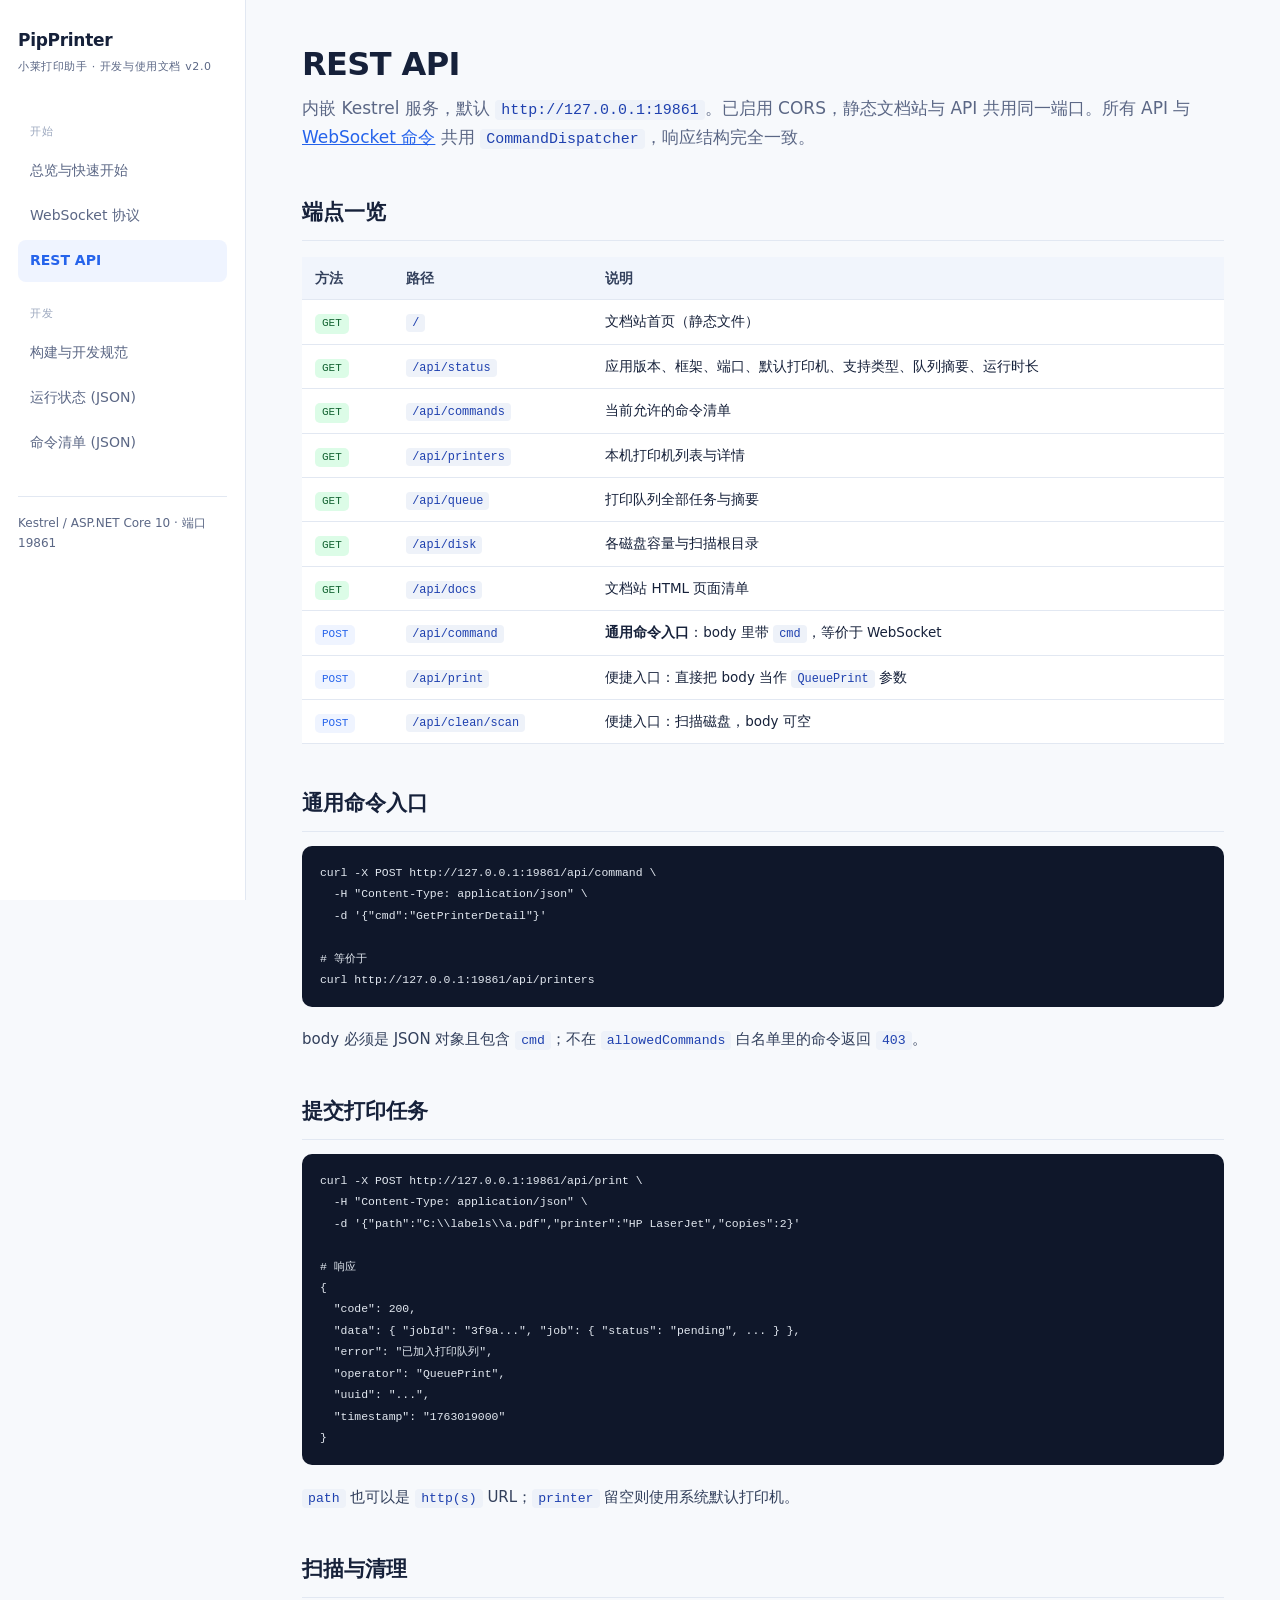
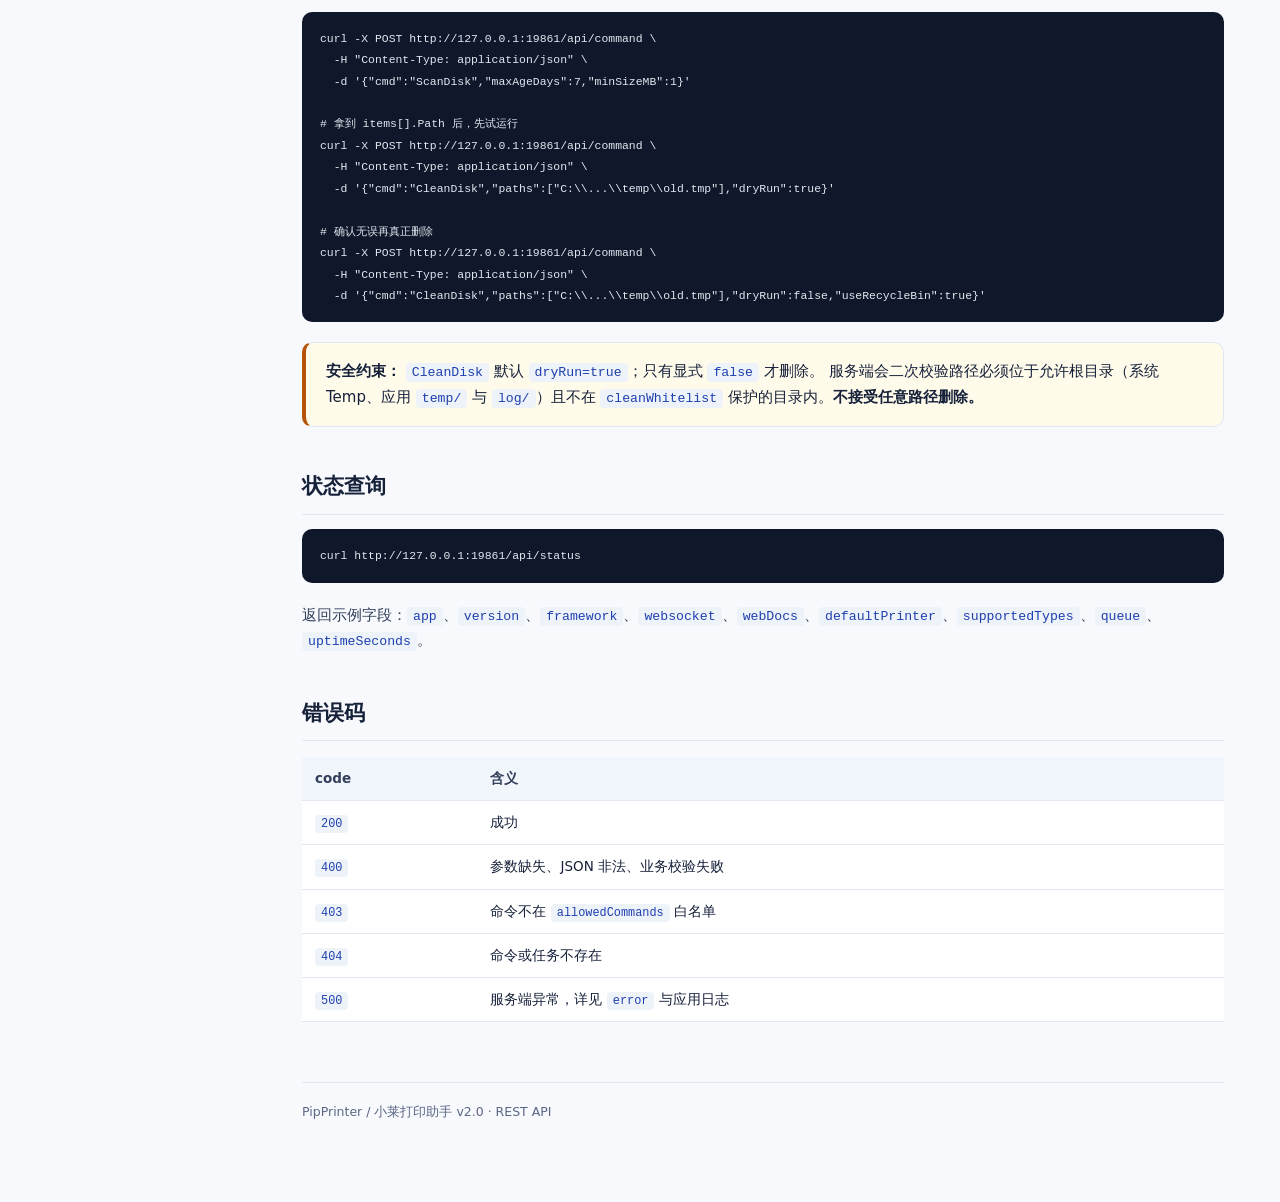
==== docs/web/api.html @ 725d6e01 "feat(printer-desktop-enhancement): PipPrinter/小莱打印助手 — .NET 10 LTS 升级与托盘全套功能 - 品牌定名 PipPrinter / 小莱打" ====
<!doctype html>
<html lang="zh-CN">
<head>
<meta charset="utf-8">
<meta name="viewport" content="width=device-width,initial-scale=1">
<title>REST API · PipPrinter</title>
<link rel="stylesheet" href="styles.css">
</head>
<body>
<div class="layout">
<aside class="sidebar">
  <div class="brand">PipPrinter<small>小莱打印助手 · 开发与使用文档 v2.0</small></div>
  <nav class="nav">
    <div class="group">开始</div>
    <a href="index.html">总览与快速开始</a>
    <a href="ws.html">WebSocket 协议</a>
    <a class="active" href="api.html">REST API</a>
    <div class="group">开发</div>
    <a href="dev.html">构建与开发规范</a>
    <a href="/api/status">运行状态 (JSON)</a>
    <a href="/api/commands">命令清单 (JSON)</a>
  </nav>
  <div class="sidefoot">Kestrel / ASP.NET Core 10 · 端口 19861</div>
</aside>

<main class="main">
  <h1>REST API</h1>
  <p class="lead">内嵌 Kestrel 服务，默认 <code>http://127.0.0.1:19861</code>。已启用 CORS，静态文档站与 API 共用同一端口。所有 API 与 <a href="ws.html">WebSocket 命令</a> 共用 <code>CommandDispatcher</code>，响应结构完全一致。</p>

  <h2>端点一览</h2>
  <table>
    <thead><tr><th>方法</th><th>路径</th><th>说明</th></tr></thead>
    <tbody>
      <tr><td><span class="badge ok">GET</span></td><td><code>/</code></td><td>文档站首页（静态文件）</td></tr>
      <tr><td><span class="badge ok">GET</span></td><td><code>/api/status</code></td><td>应用版本、框架、端口、默认打印机、支持类型、队列摘要、运行时长</td></tr>
      <tr><td><span class="badge ok">GET</span></td><td><code>/api/commands</code></td><td>当前允许的命令清单</td></tr>
      <tr><td><span class="badge ok">GET</span></td><td><code>/api/printers</code></td><td>本机打印机列表与详情</td></tr>
      <tr><td><span class="badge ok">GET</span></td><td><code>/api/queue</code></td><td>打印队列全部任务与摘要</td></tr>
      <tr><td><span class="badge ok">GET</span></td><td><code>/api/disk</code></td><td>各磁盘容量与扫描根目录</td></tr>
      <tr><td><span class="badge ok">GET</span></td><td><code>/api/docs</code></td><td>文档站 HTML 页面清单</td></tr>
      <tr><td><span class="badge">POST</span></td><td><code>/api/command</code></td><td><strong>通用命令入口</strong>：body 里带 <code>cmd</code>，等价于 WebSocket</td></tr>
      <tr><td><span class="badge">POST</span></td><td><code>/api/print</code></td><td>便捷入口：直接把 body 当作 <code>QueuePrint</code> 参数</td></tr>
      <tr><td><span class="badge">POST</span></td><td><code>/api/clean/scan</code></td><td>便捷入口：扫描磁盘，body 可空</td></tr>
    </tbody>
  </table>

  <h2>通用命令入口</h2>
  <pre><code>curl -X POST http://127.0.0.1:19861/api/command \
  -H "Content-Type: application/json" \
  -d '{"cmd":"GetPrinterDetail"}'

# 等价于
curl http://127.0.0.1:19861/api/printers</code></pre>
  <p>body 必须是 JSON 对象且包含 <code>cmd</code>；不在 <code>allowedCommands</code> 白名单里的命令返回 <code>403</code>。</p>

  <h2>提交打印任务</h2>
  <pre><code>curl -X POST http://127.0.0.1:19861/api/print \
  -H "Content-Type: application/json" \
  -d '{"path":"C:\\labels\\a.pdf","printer":"HP LaserJet","copies":2}'

# 响应
{
  "code": 200,
  "data": { "jobId": "3f9a...", "job": { "status": "pending", ... } },
  "error": "已加入打印队列",
  "operator": "QueuePrint",
  "uuid": "...",
  "timestamp": "1763019000"
}</code></pre>
  <p><code>path</code> 也可以是 <code>http(s)</code> URL；<code>printer</code> 留空则使用系统默认打印机。</p>

  <h2>扫描与清理</h2>
  <pre><code>curl -X POST http://127.0.0.1:19861/api/command \
  -H "Content-Type: application/json" \
  -d '{"cmd":"ScanDisk","maxAgeDays":7,"minSizeMB":1}'

# 拿到 items[].Path 后，先试运行
curl -X POST http://127.0.0.1:19861/api/command \
  -H "Content-Type: application/json" \
  -d '{"cmd":"CleanDisk","paths":["C:\\...\\temp\\old.tmp"],"dryRun":true}'

# 确认无误再真正删除
curl -X POST http://127.0.0.1:19861/api/command \
  -H "Content-Type: application/json" \
  -d '{"cmd":"CleanDisk","paths":["C:\\...\\temp\\old.tmp"],"dryRun":false,"useRecycleBin":true}'</code></pre>

  <div class="warn">
    <strong>安全约束：</strong> <code>CleanDisk</code> 默认 <code>dryRun=true</code>；只有显式 <code>false</code> 才删除。
    服务端会二次校验路径必须位于允许根目录（系统 Temp、应用 <code>temp/</code> 与 <code>log/</code>）且不在
    <code>cleanWhitelist</code> 保护的目录内。<strong>不接受任意路径删除。</strong>
  </div>

  <h2>状态查询</h2>
  <pre><code>curl http://127.0.0.1:19861/api/status</code></pre>
  <p>返回示例字段：<code>app</code>、<code>version</code>、<code>framework</code>、<code>websocket</code>、<code>webDocs</code>、<code>defaultPrinter</code>、<code>supportedTypes</code>、<code>queue</code>、<code>uptimeSeconds</code>。</p>

  <h2>错误码</h2>
  <table>
    <thead><tr><th>code</th><th>含义</th></tr></thead>
    <tbody>
      <tr><td><code>200</code></td><td>成功</td></tr>
      <tr><td><code>400</code></td><td>参数缺失、JSON 非法、业务校验失败</td></tr>
      <tr><td><code>403</code></td><td>命令不在 <code>allowedCommands</code> 白名单</td></tr>
      <tr><td><code>404</code></td><td>命令或任务不存在</td></tr>
      <tr><td><code>500</code></td><td>服务端异常，详见 <code>error</code> 与应用日志</td></tr>
    </tbody>
  </table>

  <div class="footer">PipPrinter / 小莱打印助手 v2.0 · REST API</div>
</main>
</div>
</body>
</html>
---- docs/web/styles.css ----
:root {
  --bg: #f7f9fc;
  --surface: #ffffff;
  --ink: #16213a;
  --muted: #5b6785;
  --line: #e2e8f2;
  --accent: #2563eb;
  --accent-soft: #eff4ff;
  --code-bg: #0f172a;
  --code-ink: #e2e8f0;
  --ok: #166534;
  --warn: #b45309;
  --radius: 10px;
  --mono: "Cascadia Code", "JetBrains Mono", Consolas, "Courier New", monospace;
  --sans: "Microsoft YaHei", "Segoe UI", system-ui, -apple-system, sans-serif;
}

* { box-sizing: border-box; }
html { scroll-behavior: smooth; }
body {
  margin: 0; background: var(--bg); color: var(--ink);
  font: 15px/1.7 var(--sans);
}

.layout { display: flex; min-height: 100vh; }
.sidebar {
  width: 246px; flex: 0 0 246px; background: var(--surface);
  border-right: 1px solid var(--line); padding: 26px 18px;
  position: sticky; top: 0; height: 100vh; overflow-y: auto;
}
.brand { font-size: 17px; font-weight: 700; letter-spacing: -.3px; }
.brand small { display: block; font-size: 11px; font-weight: 500; color: var(--muted); letter-spacing: .6px; margin-top: 3px; }
.nav { margin-top: 26px; display: flex; flex-direction: column; gap: 3px; }
.nav a {
  display: block; padding: 9px 12px; border-radius: 8px;
  color: var(--muted); text-decoration: none; font-size: 14px;
}
.nav a:hover { background: var(--accent-soft); color: var(--accent); }
.nav a.active { background: var(--accent-soft); color: var(--accent); font-weight: 600; }
.nav .group { font-size: 11px; text-transform: uppercase; letter-spacing: 1px; color: #9aa6bd; margin: 20px 0 6px 12px; }
.sidefoot { margin-top: 32px; padding-top: 16px; border-top: 1px solid var(--line); font-size: 12px; color: var(--muted); }

.main { flex: 1; padding: 44px 56px 80px; max-width: 1080px; }
h1 { font-size: 32px; line-height: 1.25; margin: 0 0 10px; letter-spacing: -.6px; }
h2 { font-size: 21px; margin: 42px 0 14px; padding-bottom: 9px; border-bottom: 1px solid var(--line); }
h3 { font-size: 16px; margin: 26px 0 8px; }
p { margin: 10px 0; color: #33405c; }
.lead { font-size: 17px; color: var(--muted); margin-bottom: 28px; }
code { font-family: var(--mono); font-size: .88em; background: #eef2f9; padding: 2px 6px; border-radius: 4px; color: #1e40af; }
pre {
  background: var(--code-bg); color: var(--code-ink); padding: 16px 18px;
  border-radius: var(--radius); overflow-x: auto; font: 13px/1.65 var(--mono); margin: 14px 0 20px;
}
pre code { background: none; padding: 0; color: inherit; }
a { color: var(--accent); }

.card, .note, .warn {
  background: var(--surface); border: 1px solid var(--line);
  border-radius: var(--radius); padding: 16px 20px; margin: 16px 0;
}
.note { border-left: 4px solid var(--accent); background: var(--accent-soft); }
.warn { border-left: 4px solid var(--warn); background: #fffbeb; }
.grid { display: grid; grid-template-columns: repeat(auto-fit, minmax(250px, 1fr)); gap: 14px; margin: 20px 0; }
.grid .card { margin: 0; }
.grid .card h3 { margin: 0 0 6px; font-size: 15px; }
.grid .card p { margin: 0; font-size: 13.5px; color: var(--muted); }

table { width: 100%; border-collapse: collapse; margin: 16px 0 26px; background: var(--surface); font-size: 13.5px; }
th, td { text-align: left; padding: 10px 13px; border-bottom: 1px solid var(--line); vertical-align: top; }
th { background: #f1f5fc; font-weight: 600; color: #33405c; }
tr:hover td { background: #fafcff; }
td code { white-space: nowrap; }

.badge {
  display: inline-block; font: 11px/1.4 var(--mono); padding: 2px 7px;
  border-radius: 5px; background: var(--accent-soft); color: var(--accent);
}
.badge.ok { background: #dcfce7; color: var(--ok); }
.badge.warn { background: #fef3c7; color: var(--warn); }
.pill { display: inline-block; background: var(--surface); border: 1px solid var(--line); border-radius: 999px; padding: 4px 12px; margin: 0 6px 6px 0; font: 12px var(--mono); }

.steps { counter-reset: step; list-style: none; padding: 0; margin: 20px 0; }
.steps li { position: relative; padding: 12px 16px 12px 52px; background: var(--surface); border: 1px solid var(--line); border-radius: var(--radius); margin-bottom: 10px; }
.steps li::before {
  counter-increment: step; content: counter(step); position: absolute; left: 14px; top: 12px;
  width: 24px; height: 24px; border-radius: 50%; background: var(--accent); color: #fff;
  font: 12px/24px var(--mono); text-align: center;
}
.tree { background: var(--surface); border: 1px solid var(--line); border-radius: var(--radius); padding: 18px 20px; font: 13px/1.75 var(--mono); white-space: pre; overflow-x: auto; }
.footer { margin-top: 60px; padding-top: 18px; border-top: 1px solid var(--line); color: var(--muted); font-size: 12.5px; }

@media (max-width: 820px) {
  .layout { flex-direction: column; }
  .sidebar { width: 100%; height: auto; position: static; flex: none; border-right: none; border-bottom: 1px solid var(--line); }
  .nav { flex-direction: row; flex-wrap: wrap; margin-top: 14px; }
  .nav .group, .sidefoot { display: none; }
  .main { padding: 26px 20px 60px; }
}

@media (prefers-color-scheme: dark) {
  :root { --bg:#0d1424; --surface:#131d31; --ink:#e8eefb; --muted:#95a3bf; --line:#26344d;
          --accent:#7aa5ff; --accent-soft:#18263f; --code-bg:#080d18; --code-ink:#dbe6fb; }
  p { color: #c4cfe4; }
  th { background:#182338; color:#c4cfe4; }
  tr:hover td { background:#182338; }
  code { background:#1c2940; color:#a8c5ff; }
  .grid .card p { color: var(--muted); }
  .note { background: var(--accent-soft); }
  .warn { background:#33280f; }
  .tree, .steps li { background: var(--surface); }
}
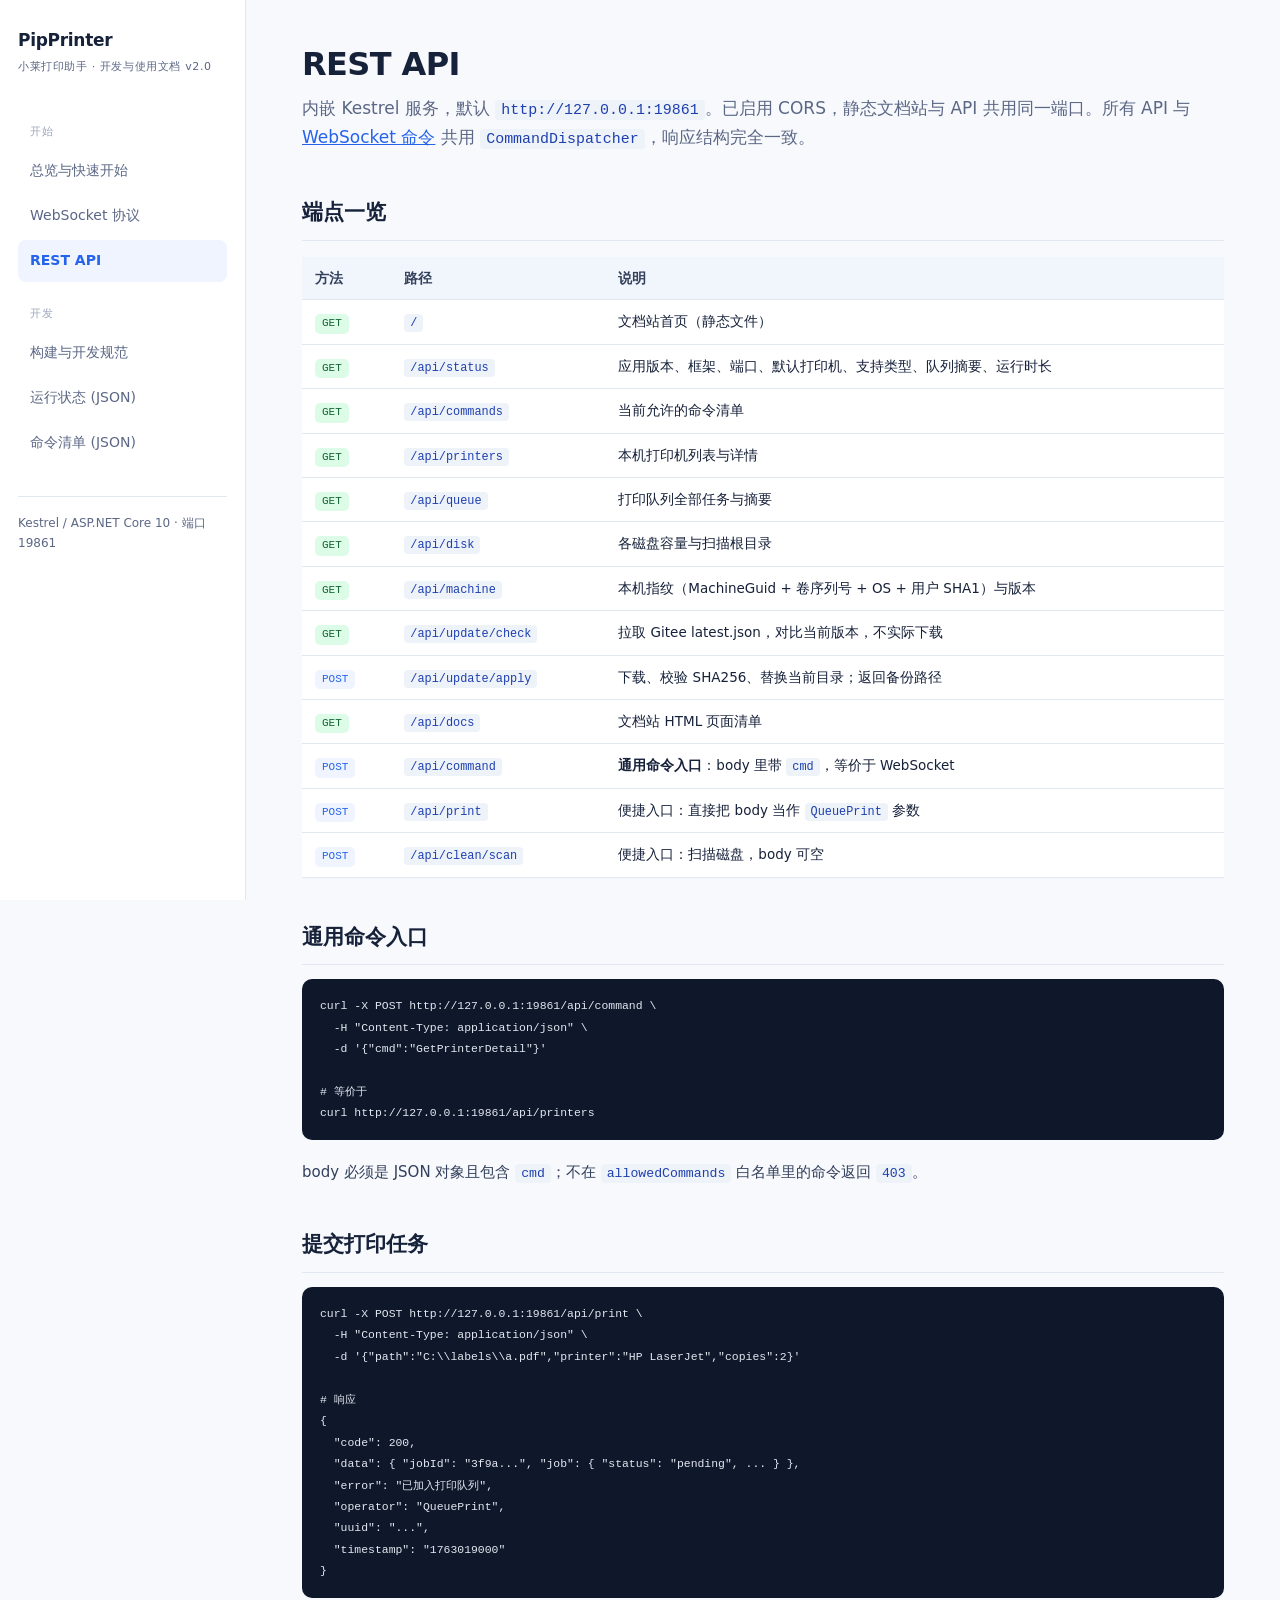
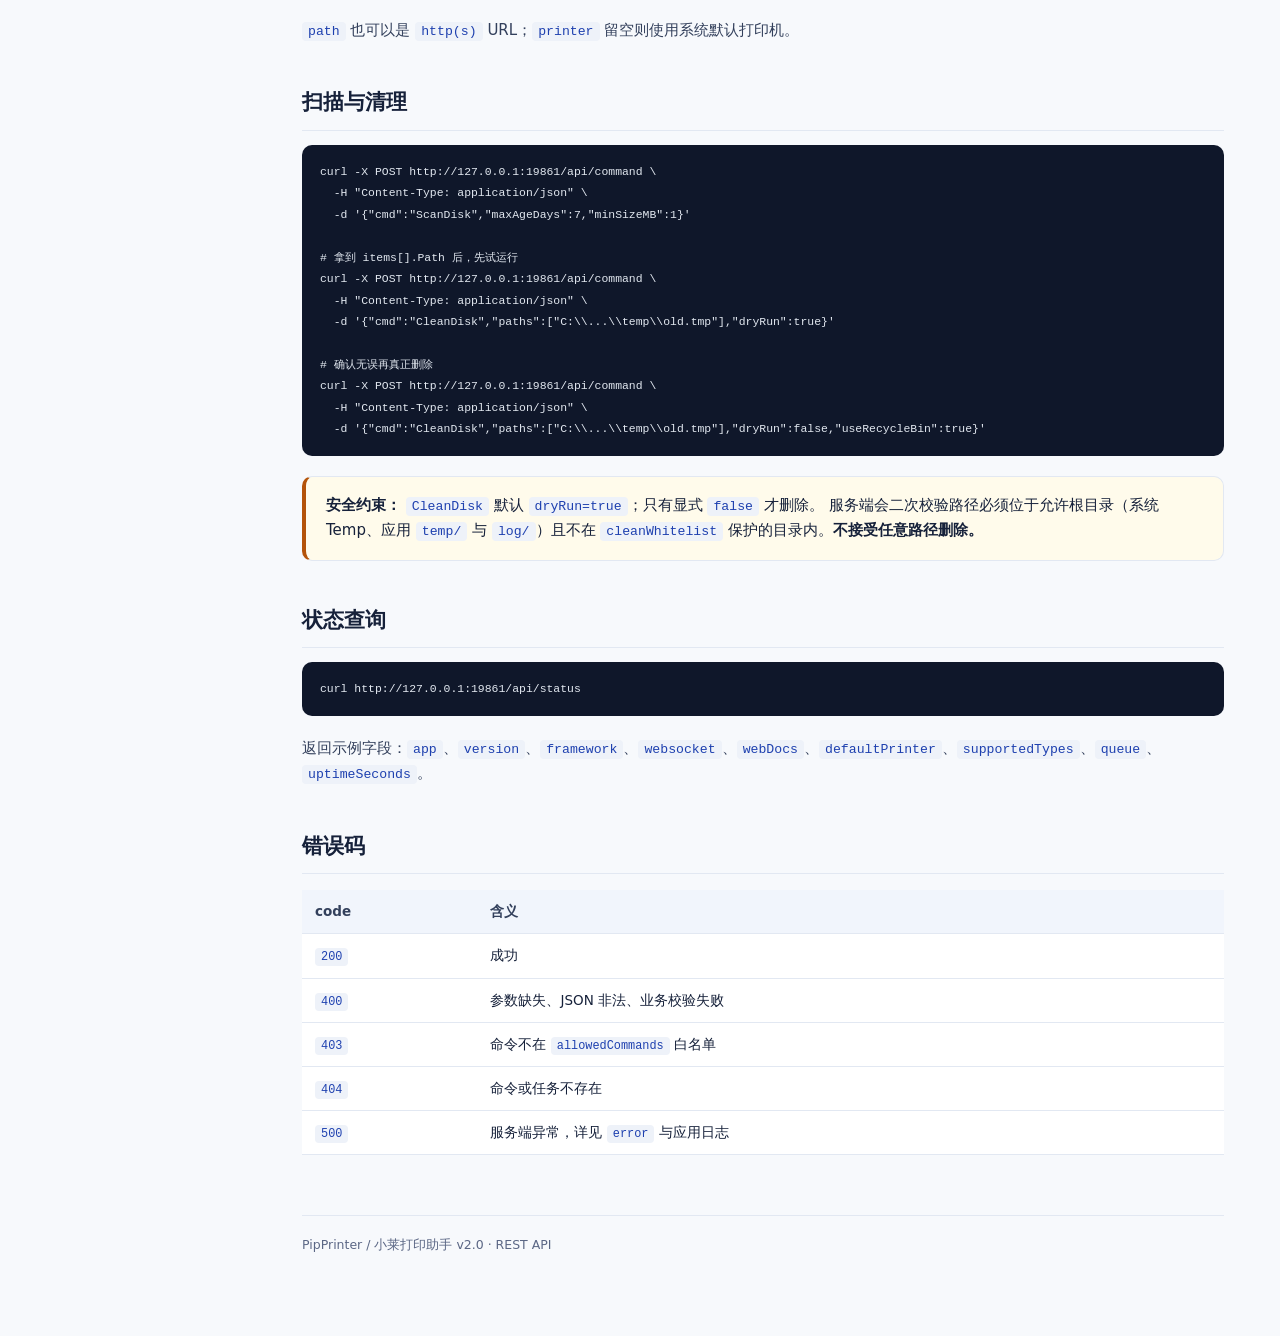
==== commit db66f1ce: "feat(gitee-release): Gitee 远程 + 发布流水线 + 自动更新 + 本机指纹 - 新增 Services/UpdateService.cs：拉取 Gitee latest.j" ====
--- a/docs/web/api.html
+++ b/docs/web/api.html
@@ -37,6 +37,9 @@
       <tr><td><span class="badge ok">GET</span></td><td><code>/api/printers</code></td><td>本机打印机列表与详情</td></tr>
       <tr><td><span class="badge ok">GET</span></td><td><code>/api/queue</code></td><td>打印队列全部任务与摘要</td></tr>
       <tr><td><span class="badge ok">GET</span></td><td><code>/api/disk</code></td><td>各磁盘容量与扫描根目录</td></tr>
+      <tr><td><span class="badge ok">GET</span></td><td><code>/api/machine</code></td><td>本机指纹（MachineGuid + 卷序列号 + OS + 用户 SHA1）与版本</td></tr>
+      <tr><td><span class="badge ok">GET</span></td><td><code>/api/update/check</code></td><td>拉取 Gitee latest.json，对比当前版本，不实际下载</td></tr>
+      <tr><td><span class="badge">POST</span></td><td><code>/api/update/apply</code></td><td>下载、校验 SHA256、替换当前目录；返回备份路径</td></tr>
       <tr><td><span class="badge ok">GET</span></td><td><code>/api/docs</code></td><td>文档站 HTML 页面清单</td></tr>
       <tr><td><span class="badge">POST</span></td><td><code>/api/command</code></td><td><strong>通用命令入口</strong>：body 里带 <code>cmd</code>，等价于 WebSocket</td></tr>
       <tr><td><span class="badge">POST</span></td><td><code>/api/print</code></td><td>便捷入口：直接把 body 当作 <code>QueuePrint</code> 参数</td></tr>
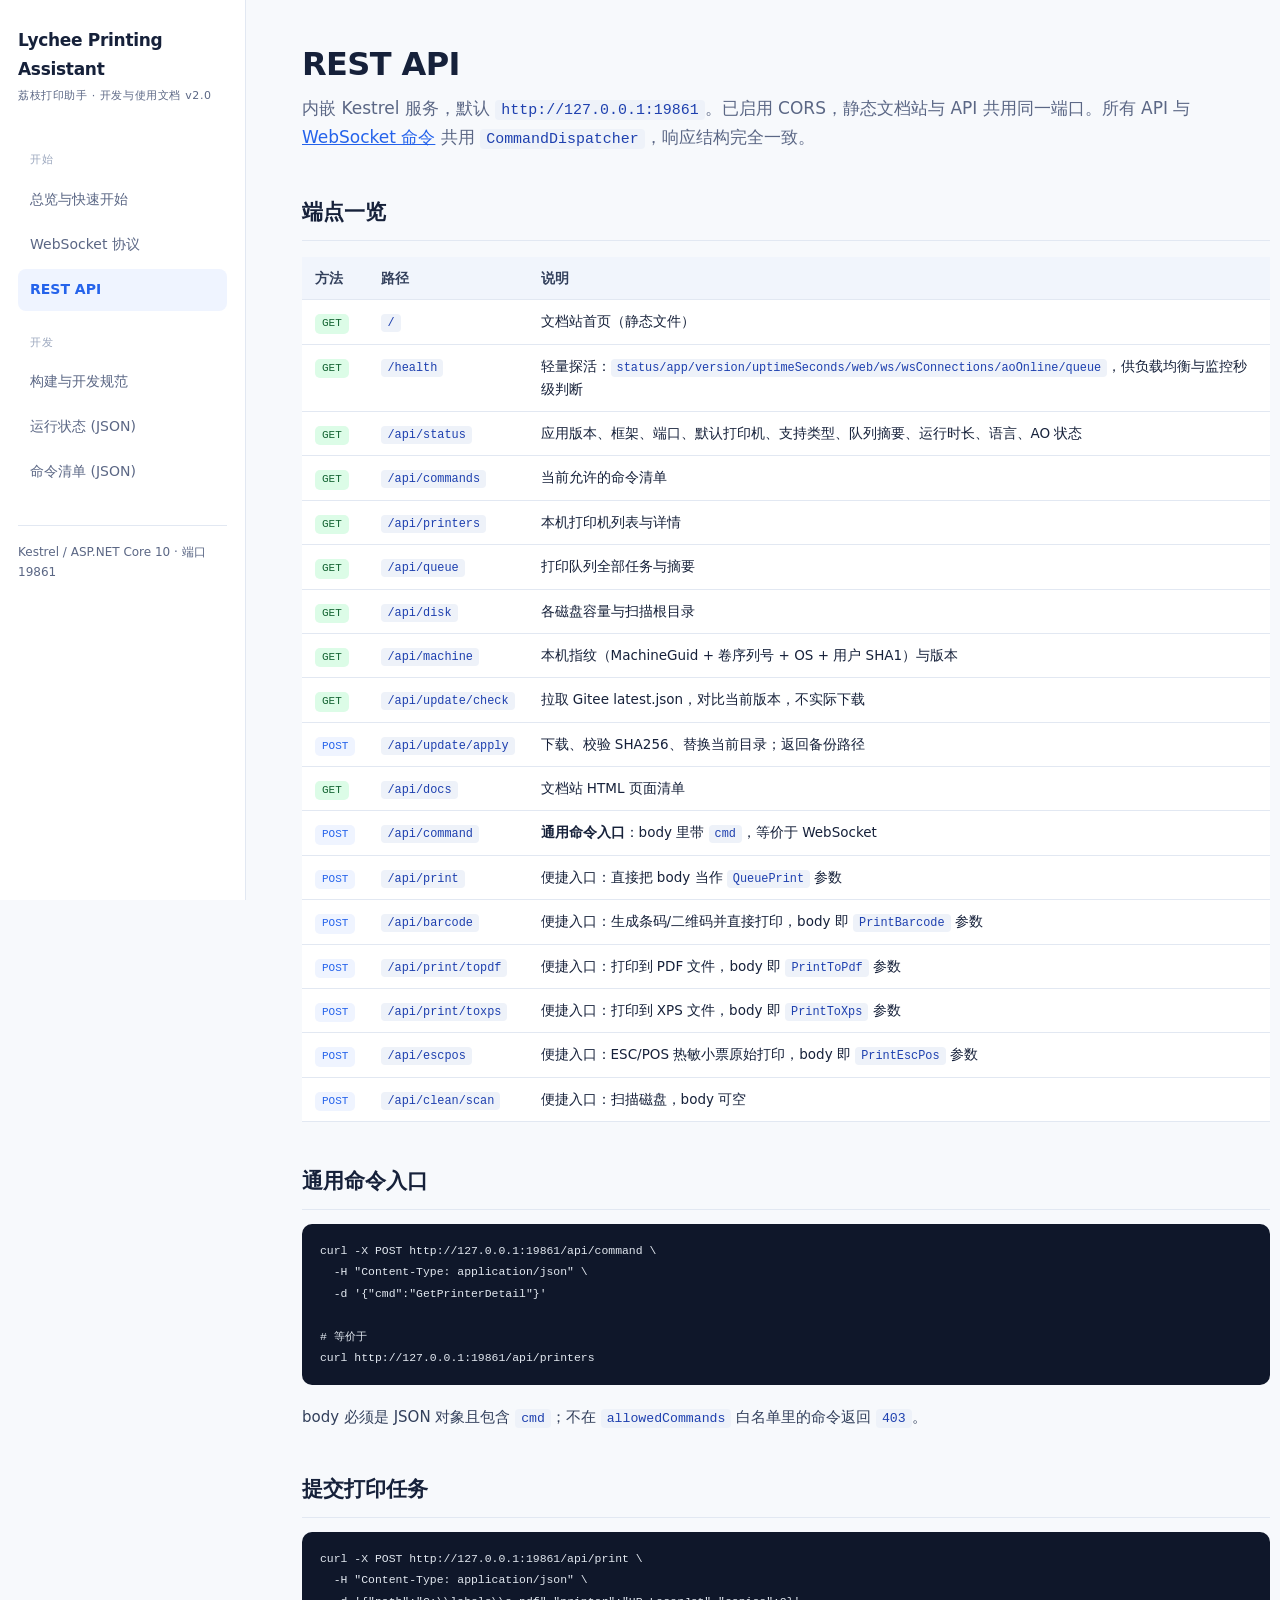
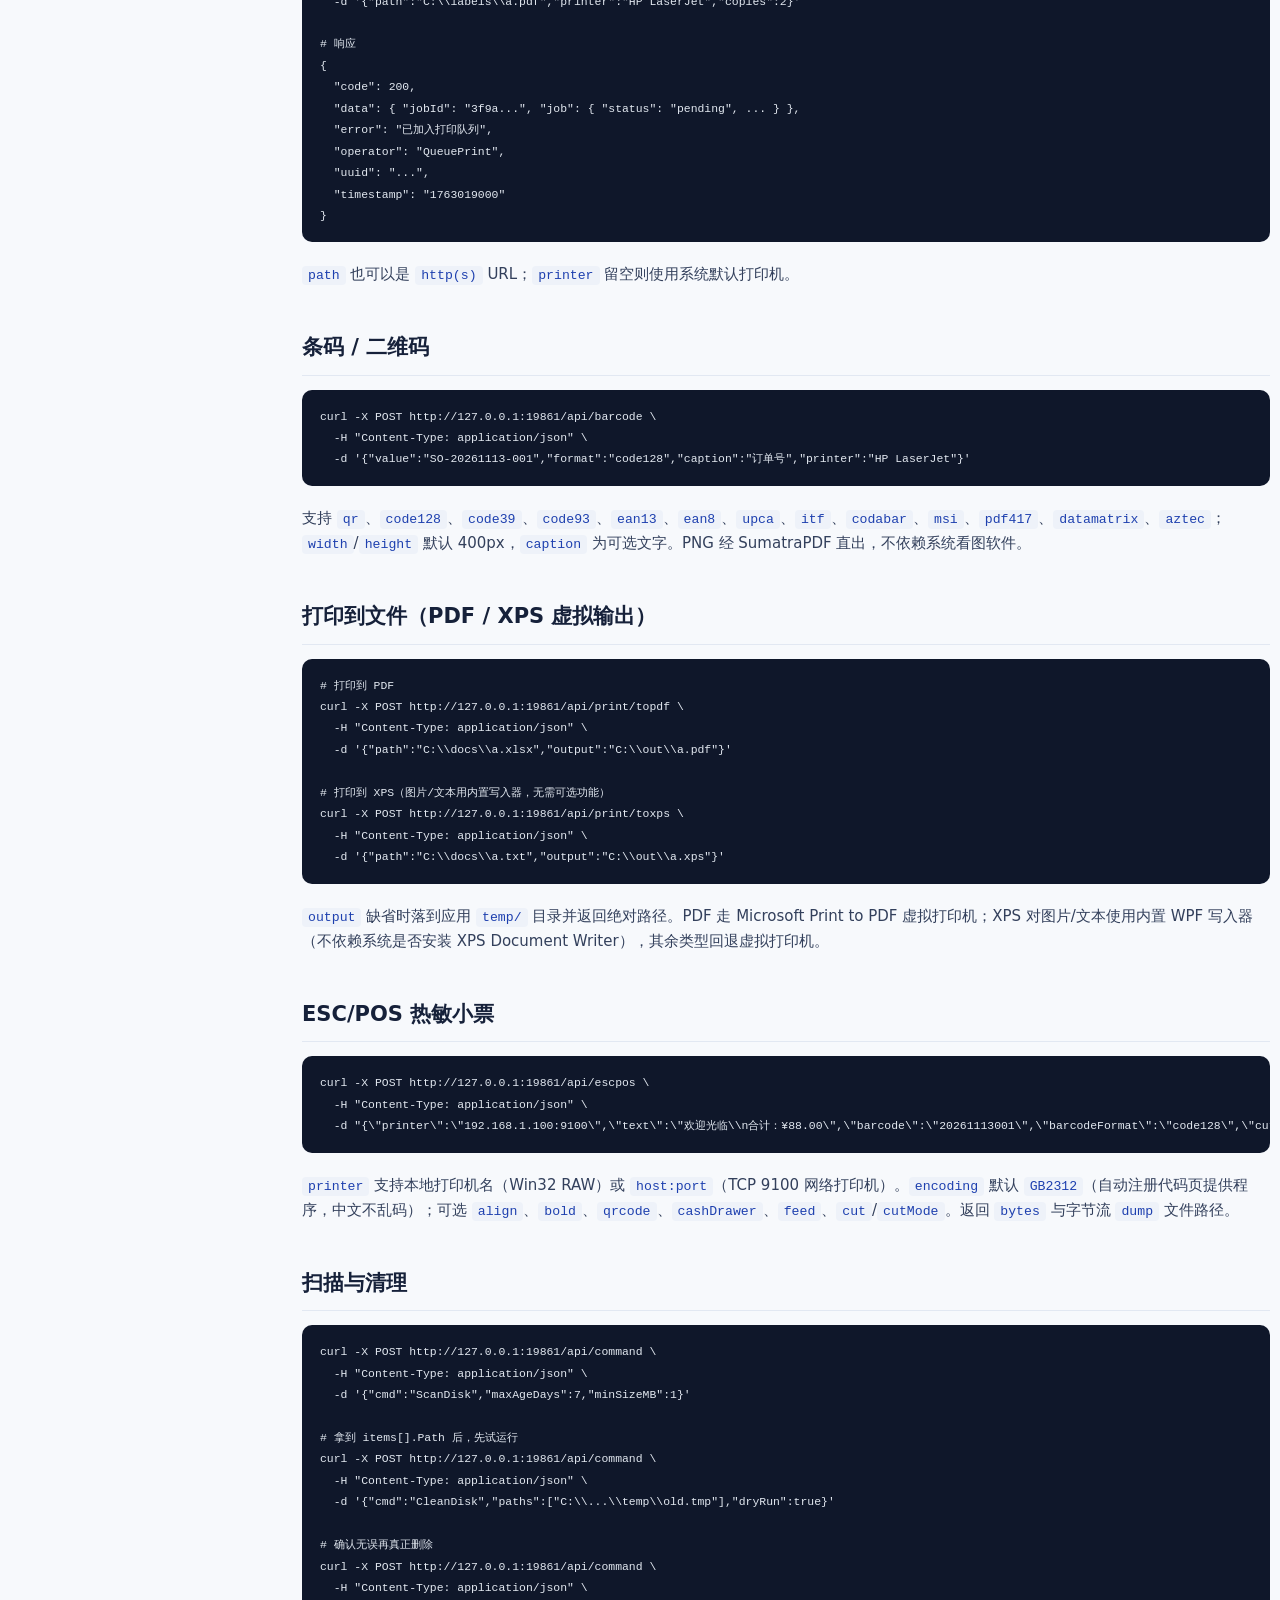
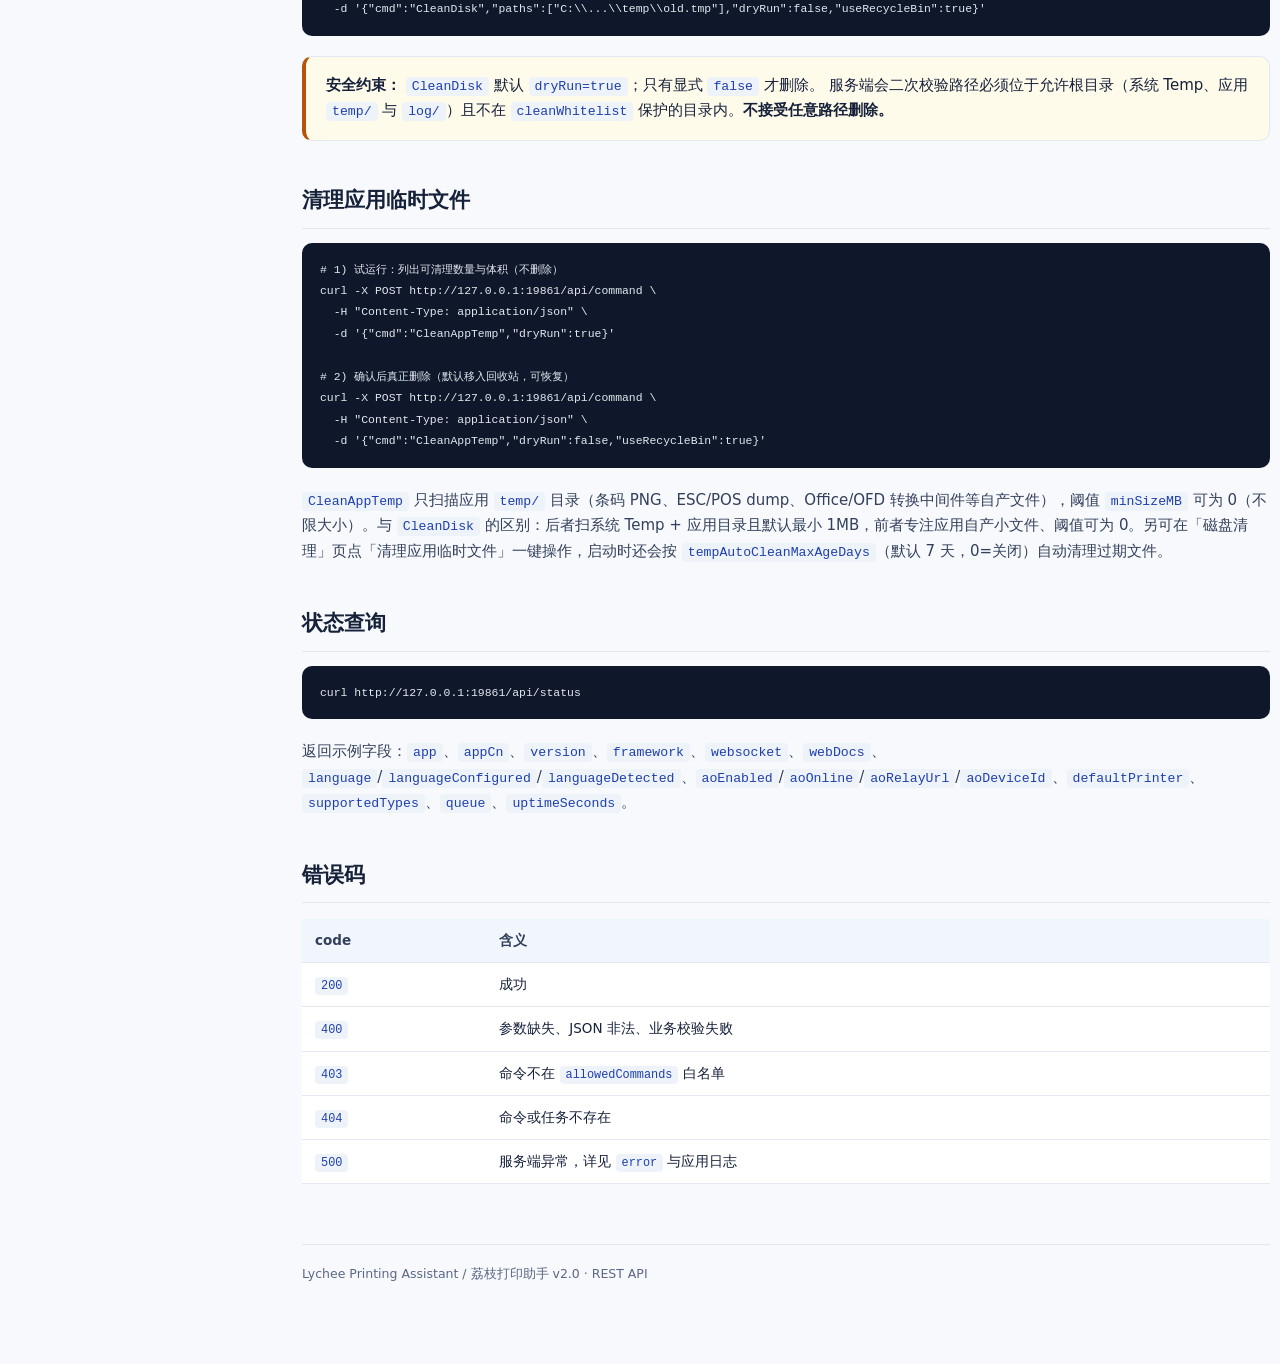
==== commit 76dcbbd3: "chore(release): v1.01.001 补丁版 —— 合并全部本地功能 + 升版本号 合并本地主分支所有未提交改动（38 文件 +1643/-294），并升版本号 1.01.000→1.0" ====
--- a/docs/web/api.html
+++ b/docs/web/api.html
@@ -3,13 +3,13 @@
 <head>
 <meta charset="utf-8">
 <meta name="viewport" content="width=device-width,initial-scale=1">
-<title>REST API · PipPrinter</title>
+<title>REST API · 荔枝打印助手</title>
 <link rel="stylesheet" href="styles.css">
 </head>
 <body>
 <div class="layout">
 <aside class="sidebar">
-  <div class="brand">PipPrinter<small>小莱打印助手 · 开发与使用文档 v2.0</small></div>
+  <div class="brand">Lychee Printing Assistant<small>荔枝打印助手 · 开发与使用文档 v2.0</small></div>
   <nav class="nav">
     <div class="group">开始</div>
     <a href="index.html">总览与快速开始</a>
@@ -32,7 +32,8 @@
     <thead><tr><th>方法</th><th>路径</th><th>说明</th></tr></thead>
     <tbody>
       <tr><td><span class="badge ok">GET</span></td><td><code>/</code></td><td>文档站首页（静态文件）</td></tr>
-      <tr><td><span class="badge ok">GET</span></td><td><code>/api/status</code></td><td>应用版本、框架、端口、默认打印机、支持类型、队列摘要、运行时长</td></tr>
+      <tr><td><span class="badge ok">GET</span></td><td><code>/health</code></td><td>轻量探活：<code>status/app/version/uptimeSeconds/web/ws/wsConnections/aoOnline/queue</code>，供负载均衡与监控秒级判断</td></tr>
+      <tr><td><span class="badge ok">GET</span></td><td><code>/api/status</code></td><td>应用版本、框架、端口、默认打印机、支持类型、队列摘要、运行时长、语言、AO 状态</td></tr>
       <tr><td><span class="badge ok">GET</span></td><td><code>/api/commands</code></td><td>当前允许的命令清单</td></tr>
       <tr><td><span class="badge ok">GET</span></td><td><code>/api/printers</code></td><td>本机打印机列表与详情</td></tr>
       <tr><td><span class="badge ok">GET</span></td><td><code>/api/queue</code></td><td>打印队列全部任务与摘要</td></tr>
@@ -43,6 +44,10 @@
       <tr><td><span class="badge ok">GET</span></td><td><code>/api/docs</code></td><td>文档站 HTML 页面清单</td></tr>
       <tr><td><span class="badge">POST</span></td><td><code>/api/command</code></td><td><strong>通用命令入口</strong>：body 里带 <code>cmd</code>，等价于 WebSocket</td></tr>
       <tr><td><span class="badge">POST</span></td><td><code>/api/print</code></td><td>便捷入口：直接把 body 当作 <code>QueuePrint</code> 参数</td></tr>
+      <tr><td><span class="badge">POST</span></td><td><code>/api/barcode</code></td><td>便捷入口：生成条码/二维码并直接打印，body 即 <code>PrintBarcode</code> 参数</td></tr>
+      <tr><td><span class="badge">POST</span></td><td><code>/api/print/topdf</code></td><td>便捷入口：打印到 PDF 文件，body 即 <code>PrintToPdf</code> 参数</td></tr>
+      <tr><td><span class="badge">POST</span></td><td><code>/api/print/toxps</code></td><td>便捷入口：打印到 XPS 文件，body 即 <code>PrintToXps</code> 参数</td></tr>
+      <tr><td><span class="badge">POST</span></td><td><code>/api/escpos</code></td><td>便捷入口：ESC/POS 热敏小票原始打印，body 即 <code>PrintEscPos</code> 参数</td></tr>
       <tr><td><span class="badge">POST</span></td><td><code>/api/clean/scan</code></td><td>便捷入口：扫描磁盘，body 可空</td></tr>
     </tbody>
   </table>
@@ -72,6 +77,30 @@
 }</code></pre>
   <p><code>path</code> 也可以是 <code>http(s)</code> URL；<code>printer</code> 留空则使用系统默认打印机。</p>
 
+  <h2>条码 / 二维码</h2>
+  <pre><code>curl -X POST http://127.0.0.1:19861/api/barcode \
+  -H "Content-Type: application/json" \
+  -d '{"value":"SO-20261113-001","format":"code128","caption":"订单号","printer":"HP LaserJet"}'</code></pre>
+  <p>支持 <code>qr</code>、<code>code128</code>、<code>code39</code>、<code>code93</code>、<code>ean13</code>、<code>ean8</code>、<code>upca</code>、<code>itf</code>、<code>codabar</code>、<code>msi</code>、<code>pdf417</code>、<code>datamatrix</code>、<code>aztec</code>；<code>width</code>/<code>height</code> 默认 400px，<code>caption</code> 为可选文字。PNG 经 SumatraPDF 直出，不依赖系统看图软件。</p>
+
+  <h2>打印到文件（PDF / XPS 虚拟输出）</h2>
+  <pre><code># 打印到 PDF
+curl -X POST http://127.0.0.1:19861/api/print/topdf \
+  -H "Content-Type: application/json" \
+  -d '{"path":"C:\\docs\\a.xlsx","output":"C:\\out\\a.pdf"}'
+
+# 打印到 XPS（图片/文本用内置写入器，无需可选功能）
+curl -X POST http://127.0.0.1:19861/api/print/toxps \
+  -H "Content-Type: application/json" \
+  -d '{"path":"C:\\docs\\a.txt","output":"C:\\out\\a.xps"}'</code></pre>
+  <p><code>output</code> 缺省时落到应用 <code>temp/</code> 目录并返回绝对路径。PDF 走 Microsoft Print to PDF 虚拟打印机；XPS 对图片/文本使用内置 WPF 写入器（不依赖系统是否安装 XPS Document Writer），其余类型回退虚拟打印机。</p>
+
+  <h2>ESC/POS 热敏小票</h2>
+  <pre><code>curl -X POST http://127.0.0.1:19861/api/escpos \
+  -H "Content-Type: application/json" \
+  -d "{\"printer\":\"192.168.1.100:9100\",\"text\":\"欢迎光临\\n合计：¥88.00\",\"barcode\":\"20261113001\",\"barcodeFormat\":\"code128\",\"cut\":true}"</code></pre>
+  <p><code>printer</code> 支持本地打印机名（Win32 RAW）或 <code>host:port</code>（TCP 9100 网络打印机）。<code>encoding</code> 默认 <code>GB2312</code>（自动注册代码页提供程序，中文不乱码）；可选 <code>align</code>、<code>bold</code>、<code>qrcode</code>、<code>cashDrawer</code>、<code>feed</code>、<code>cut</code>/<code>cutMode</code>。返回 <code>bytes</code> 与字节流 <code>dump</code> 文件路径。</p>
+
   <h2>扫描与清理</h2>
   <pre><code>curl -X POST http://127.0.0.1:19861/api/command \
   -H "Content-Type: application/json" \
@@ -93,9 +122,21 @@
     <code>cleanWhitelist</code> 保护的目录内。<strong>不接受任意路径删除。</strong>
   </div>
 
+  <h2>清理应用临时文件</h2>
+  <pre><code># 1) 试运行：列出可清理数量与体积（不删除）
+curl -X POST http://127.0.0.1:19861/api/command \
+  -H "Content-Type: application/json" \
+  -d '{"cmd":"CleanAppTemp","dryRun":true}'
+
+# 2) 确认后真正删除（默认移入回收站，可恢复）
+curl -X POST http://127.0.0.1:19861/api/command \
+  -H "Content-Type: application/json" \
+  -d '{"cmd":"CleanAppTemp","dryRun":false,"useRecycleBin":true}'</code></pre>
+  <p><code>CleanAppTemp</code> 只扫描应用 <code>temp/</code> 目录（条码 PNG、ESC/POS dump、Office/OFD 转换中间件等自产文件），阈值 <code>minSizeMB</code> 可为 0（不限大小）。与 <code>CleanDisk</code> 的区别：后者扫系统 Temp + 应用目录且默认最小 1MB，前者专注应用自产小文件、阈值可为 0。另可在「磁盘清理」页点「清理应用临时文件」一键操作，启动时还会按 <code>tempAutoCleanMaxAgeDays</code>（默认 7 天，0=关闭）自动清理过期文件。</p>
+
   <h2>状态查询</h2>
   <pre><code>curl http://127.0.0.1:19861/api/status</code></pre>
-  <p>返回示例字段：<code>app</code>、<code>version</code>、<code>framework</code>、<code>websocket</code>、<code>webDocs</code>、<code>defaultPrinter</code>、<code>supportedTypes</code>、<code>queue</code>、<code>uptimeSeconds</code>。</p>
+  <p>返回示例字段：<code>app</code>、<code>appCn</code>、<code>version</code>、<code>framework</code>、<code>websocket</code>、<code>webDocs</code>、<code>language</code>/<code>languageConfigured</code>/<code>languageDetected</code>、<code>aoEnabled</code>/<code>aoOnline</code>/<code>aoRelayUrl</code>/<code>aoDeviceId</code>、<code>defaultPrinter</code>、<code>supportedTypes</code>、<code>queue</code>、<code>uptimeSeconds</code>。</p>
 
   <h2>错误码</h2>
   <table>
@@ -109,7 +150,7 @@
     </tbody>
   </table>
 
-  <div class="footer">PipPrinter / 小莱打印助手 v2.0 · REST API</div>
+  <div class="footer">Lychee Printing Assistant / 荔枝打印助手 v2.0 · REST API</div>
 </main>
 </div>
 </body>
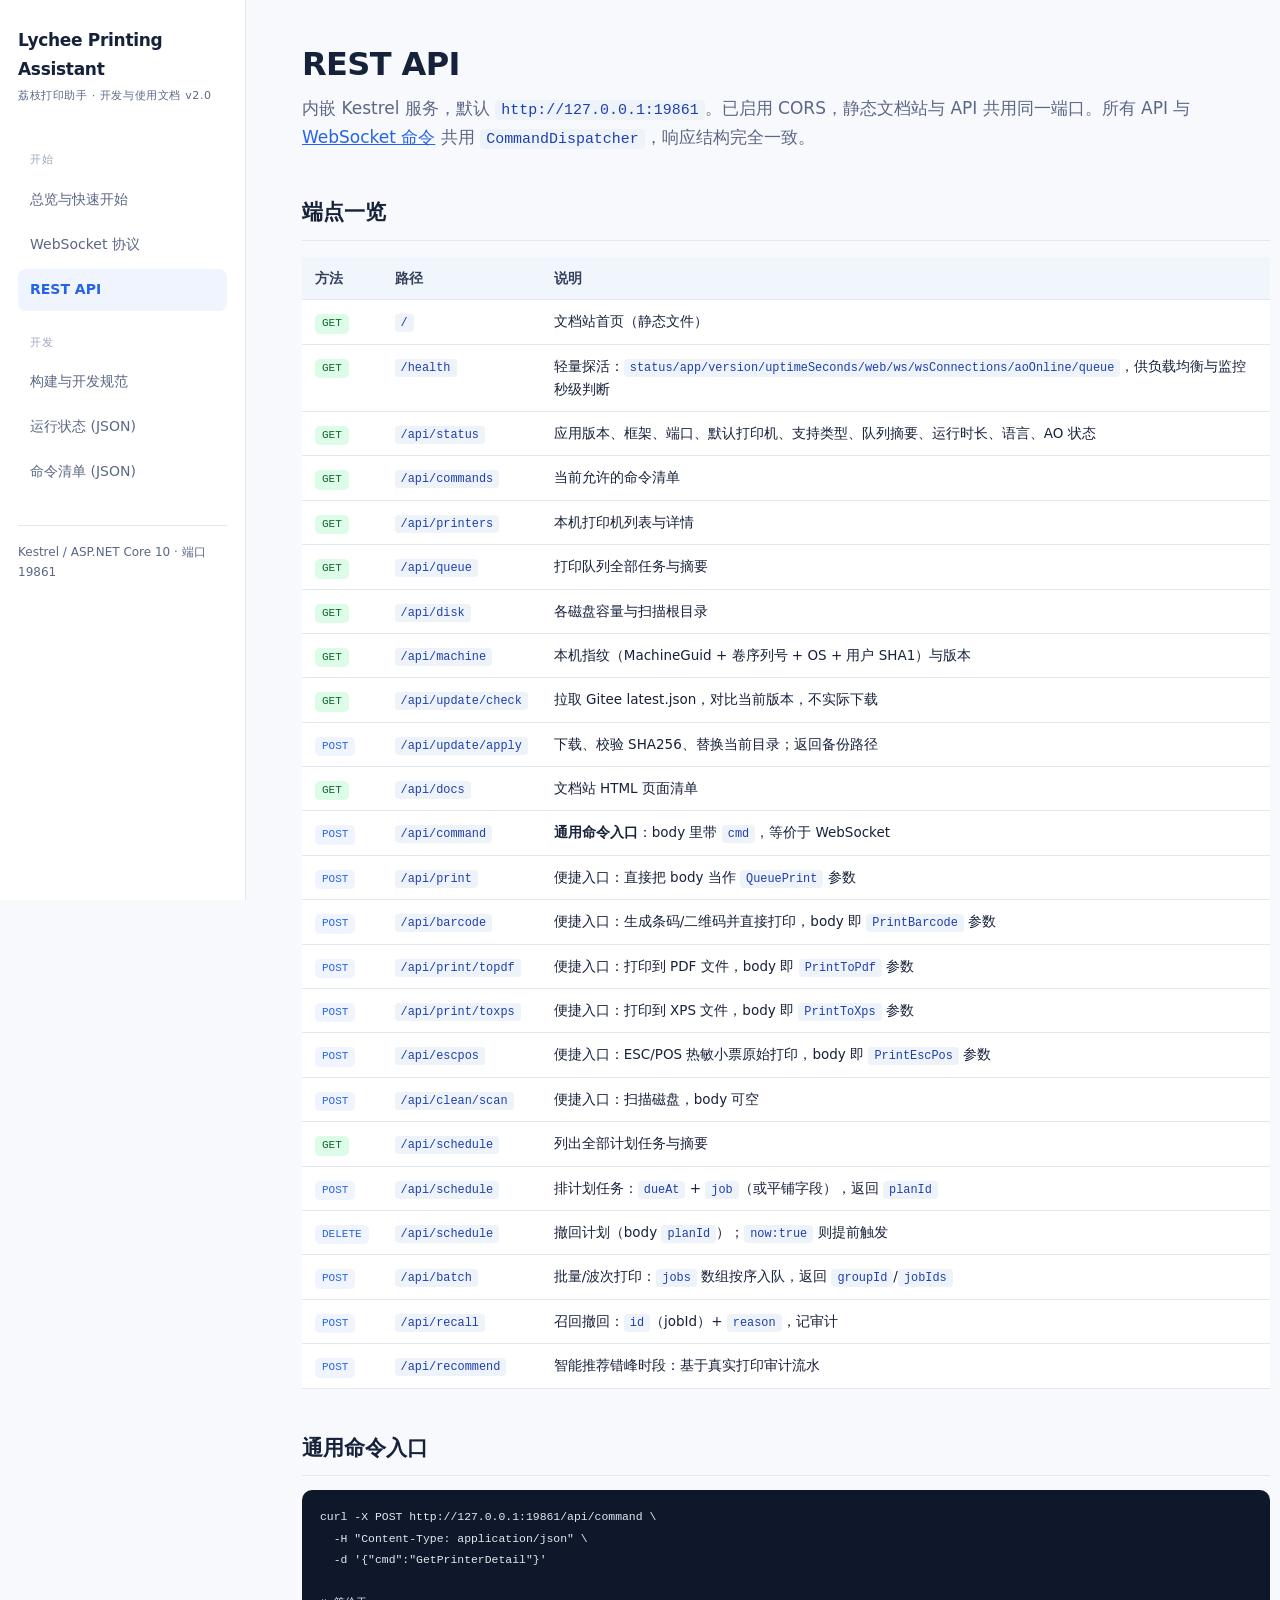
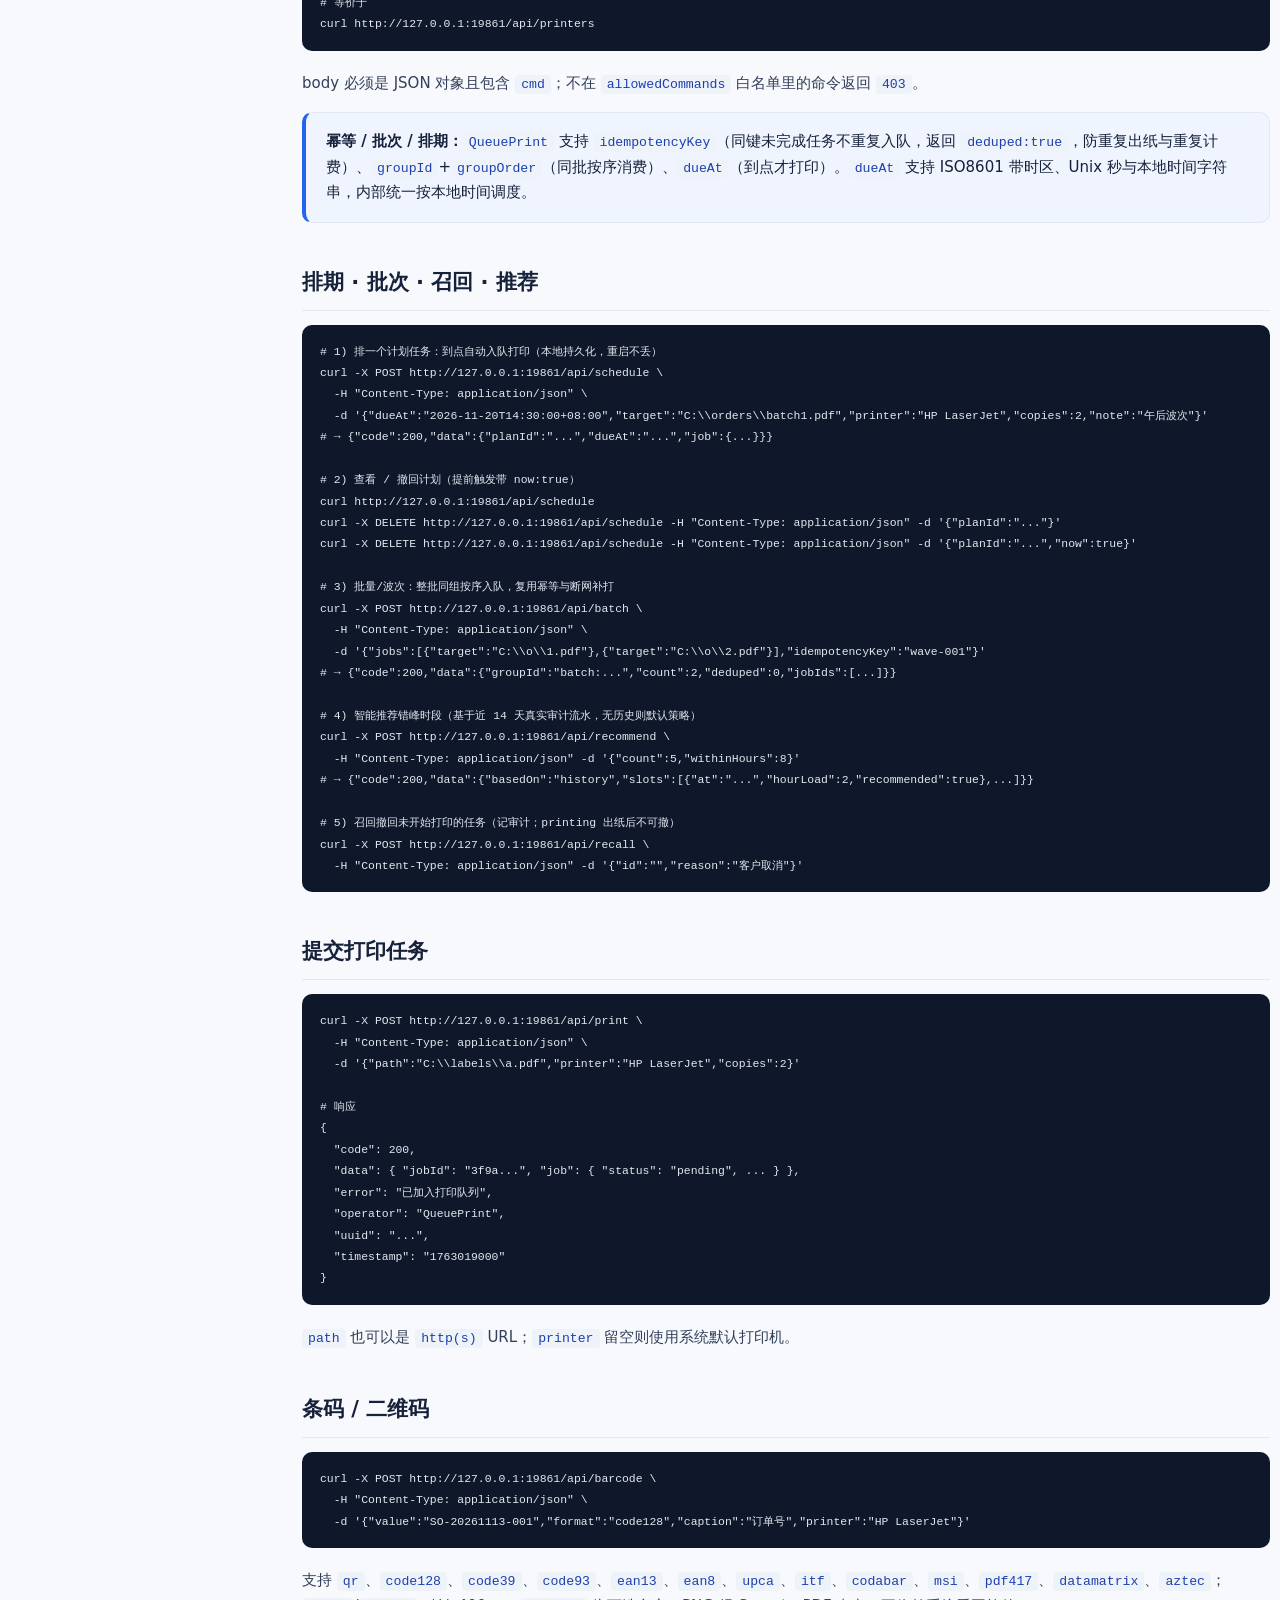
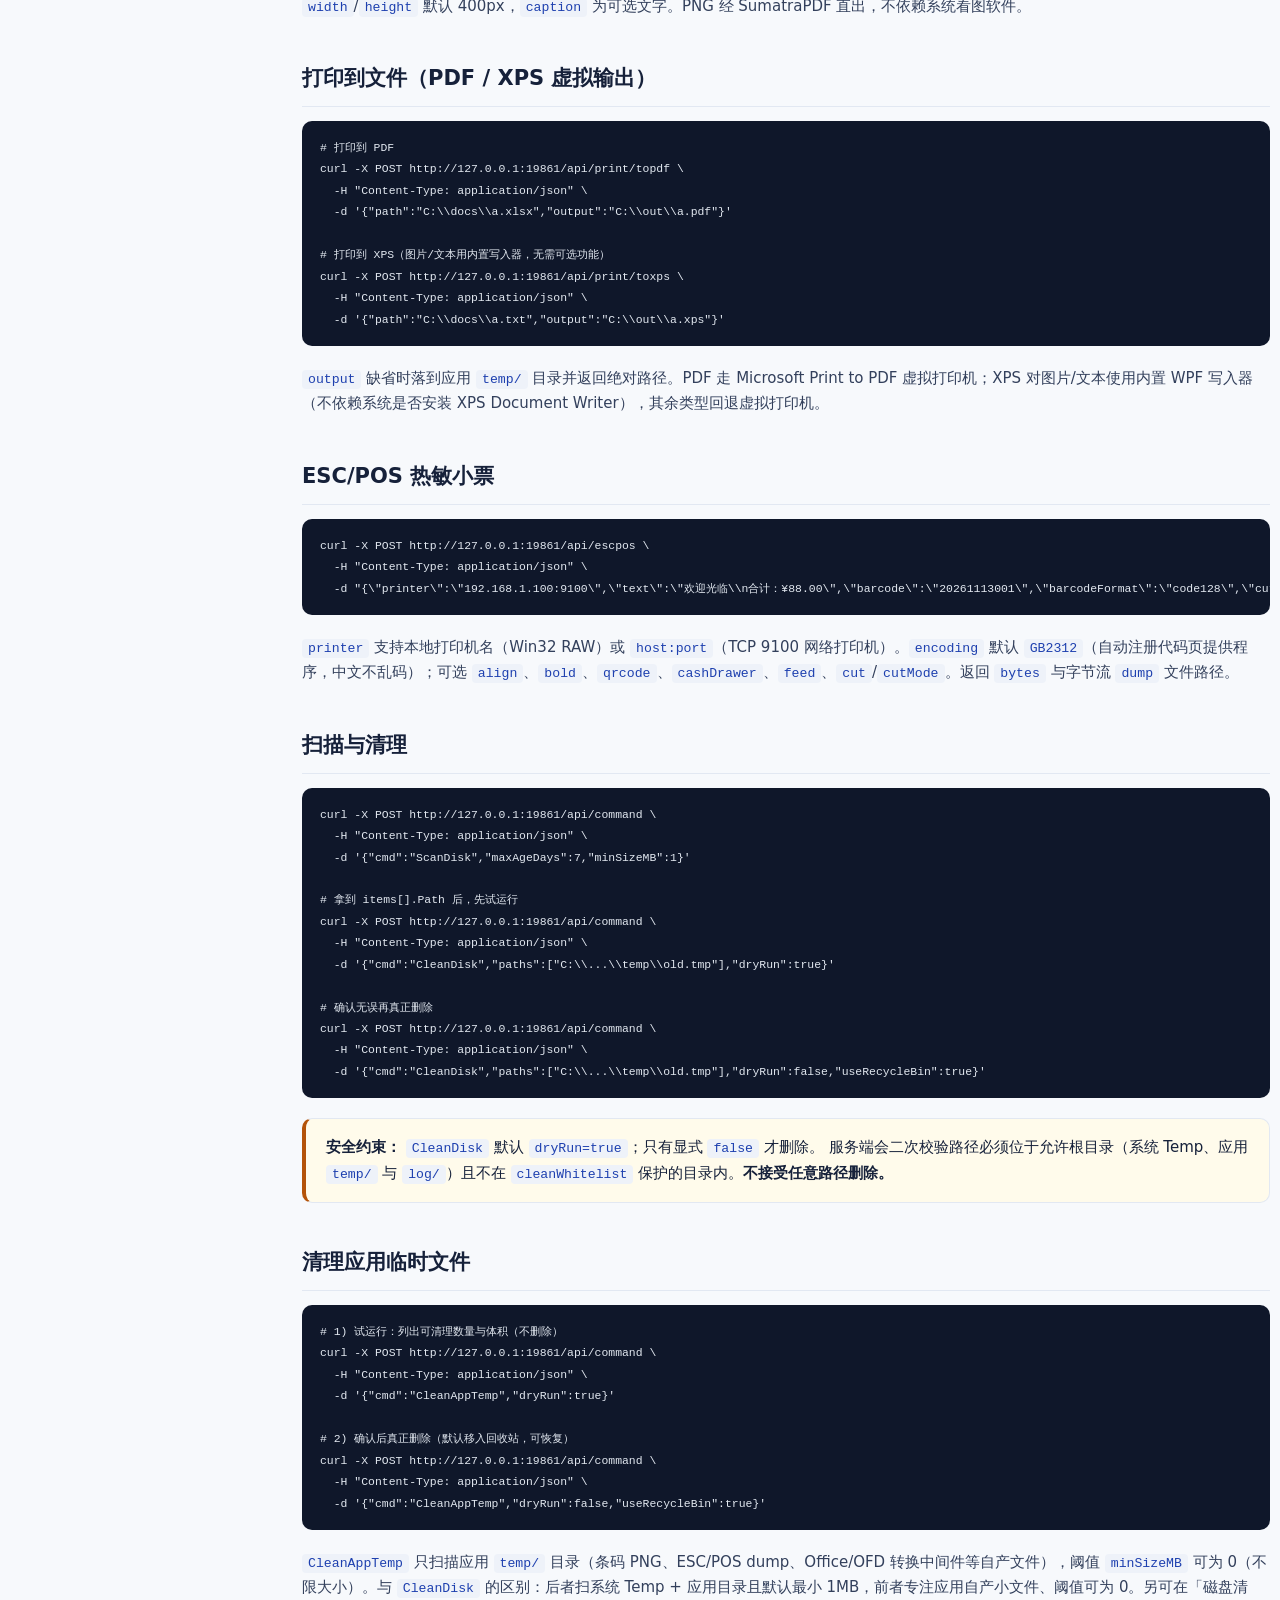
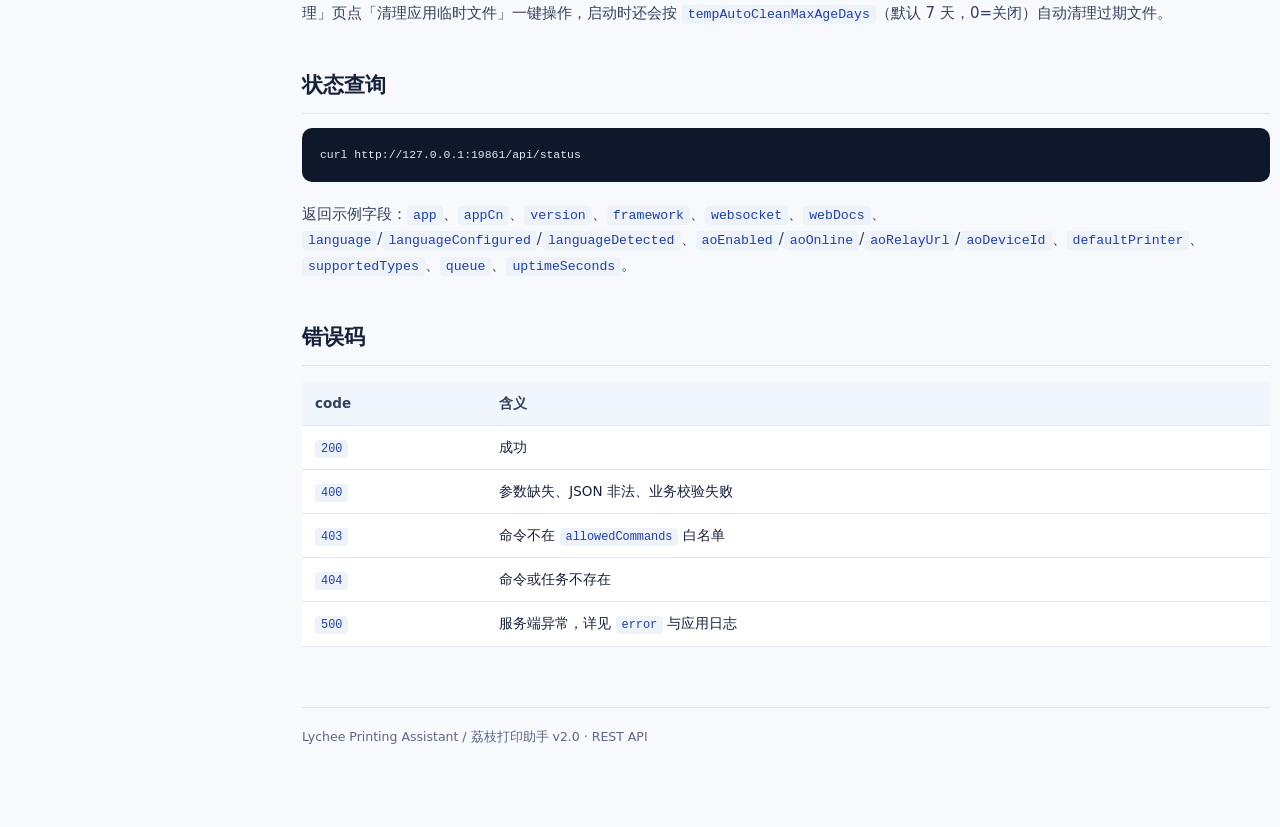
==== commit 62ffef0c: "release: v1.01.010 三件套（排期批次召回推荐 + 幂等去重 + 时区修复） 功能（兑现官网排期/批次/对账承诺）： - 6 条命令对齐规划命名：SchedulePrint/ListS" ====
--- a/docs/web/api.html
+++ b/docs/web/api.html
@@ -49,6 +49,12 @@
       <tr><td><span class="badge">POST</span></td><td><code>/api/print/toxps</code></td><td>便捷入口：打印到 XPS 文件，body 即 <code>PrintToXps</code> 参数</td></tr>
       <tr><td><span class="badge">POST</span></td><td><code>/api/escpos</code></td><td>便捷入口：ESC/POS 热敏小票原始打印，body 即 <code>PrintEscPos</code> 参数</td></tr>
       <tr><td><span class="badge">POST</span></td><td><code>/api/clean/scan</code></td><td>便捷入口：扫描磁盘，body 可空</td></tr>
+      <tr><td><span class="badge ok">GET</span></td><td><code>/api/schedule</code></td><td>列出全部计划任务与摘要</td></tr>
+      <tr><td><span class="badge">POST</span></td><td><code>/api/schedule</code></td><td>排计划任务：<code>dueAt</code> + <code>job</code>（或平铺字段），返回 <code>planId</code></td></tr>
+      <tr><td><span class="badge">DELETE</span></td><td><code>/api/schedule</code></td><td>撤回计划（body <code>planId</code>）；<code>now:true</code> 则提前触发</td></tr>
+      <tr><td><span class="badge">POST</span></td><td><code>/api/batch</code></td><td>批量/波次打印：<code>jobs</code> 数组按序入队，返回 <code>groupId</code>/<code>jobIds</code></td></tr>
+      <tr><td><span class="badge">POST</span></td><td><code>/api/recall</code></td><td>召回撤回：<code>id</code>（jobId）+ <code>reason</code>，记审计</td></tr>
+      <tr><td><span class="badge">POST</span></td><td><code>/api/recommend</code></td><td>智能推荐错峰时段：基于真实打印审计流水</td></tr>
     </tbody>
   </table>
 
@@ -60,6 +66,35 @@
 # 等价于
 curl http://127.0.0.1:19861/api/printers</code></pre>
   <p>body 必须是 JSON 对象且包含 <code>cmd</code>；不在 <code>allowedCommands</code> 白名单里的命令返回 <code>403</code>。</p>
+
+  <div class="note"><strong>幂等 / 批次 / 排期：</strong><code>QueuePrint</code> 支持 <code>idempotencyKey</code>（同键未完成任务不重复入队，返回 <code>deduped:true</code>，防重复出纸与重复计费）、<code>groupId</code>+<code>groupOrder</code>（同批按序消费）、<code>dueAt</code>（到点才打印）。<code>dueAt</code> 支持 ISO8601 带时区、Unix 秒与本地时间字符串，内部统一按本地时间调度。</div>
+
+  <h2>排期 · 批次 · 召回 · 推荐</h2>
+  <pre><code># 1) 排一个计划任务：到点自动入队打印（本地持久化，重启不丢）
+curl -X POST http://127.0.0.1:19861/api/schedule \
+  -H "Content-Type: application/json" \
+  -d '{"dueAt":"2026-11-20T14:30:00+08:00","target":"C:\\orders\\batch1.pdf","printer":"HP LaserJet","copies":2,"note":"午后波次"}'
+# → {"code":200,"data":{"planId":"...","dueAt":"...","job":{...}}}
+
+# 2) 查看 / 撤回计划（提前触发带 now:true）
+curl http://127.0.0.1:19861/api/schedule
+curl -X DELETE http://127.0.0.1:19861/api/schedule -H "Content-Type: application/json" -d '{"planId":"..."}'
+curl -X DELETE http://127.0.0.1:19861/api/schedule -H "Content-Type: application/json" -d '{"planId":"...","now":true}'
+
+# 3) 批量/波次：整批同组按序入队，复用幂等与断网补打
+curl -X POST http://127.0.0.1:19861/api/batch \
+  -H "Content-Type: application/json" \
+  -d '{"jobs":[{"target":"C:\\o\\1.pdf"},{"target":"C:\\o\\2.pdf"}],"idempotencyKey":"wave-001"}'
+# → {"code":200,"data":{"groupId":"batch:...","count":2,"deduped":0,"jobIds":[...]}}
+
+# 4) 智能推荐错峰时段（基于近 14 天真实审计流水，无历史则默认策略）
+curl -X POST http://127.0.0.1:19861/api/recommend \
+  -H "Content-Type: application/json" -d '{"count":5,"withinHours":8}'
+# → {"code":200,"data":{"basedOn":"history","slots":[{"at":"...","hourLoad":2,"recommended":true},...]}}
+
+# 5) 召回撤回未开始打印的任务（记审计；printing 出纸后不可撤）
+curl -X POST http://127.0.0.1:19861/api/recall \
+  -H "Content-Type: application/json" -d '{"id":"<jobId>","reason":"客户取消"}'</code></pre>
 
   <h2>提交打印任务</h2>
   <pre><code>curl -X POST http://127.0.0.1:19861/api/print \
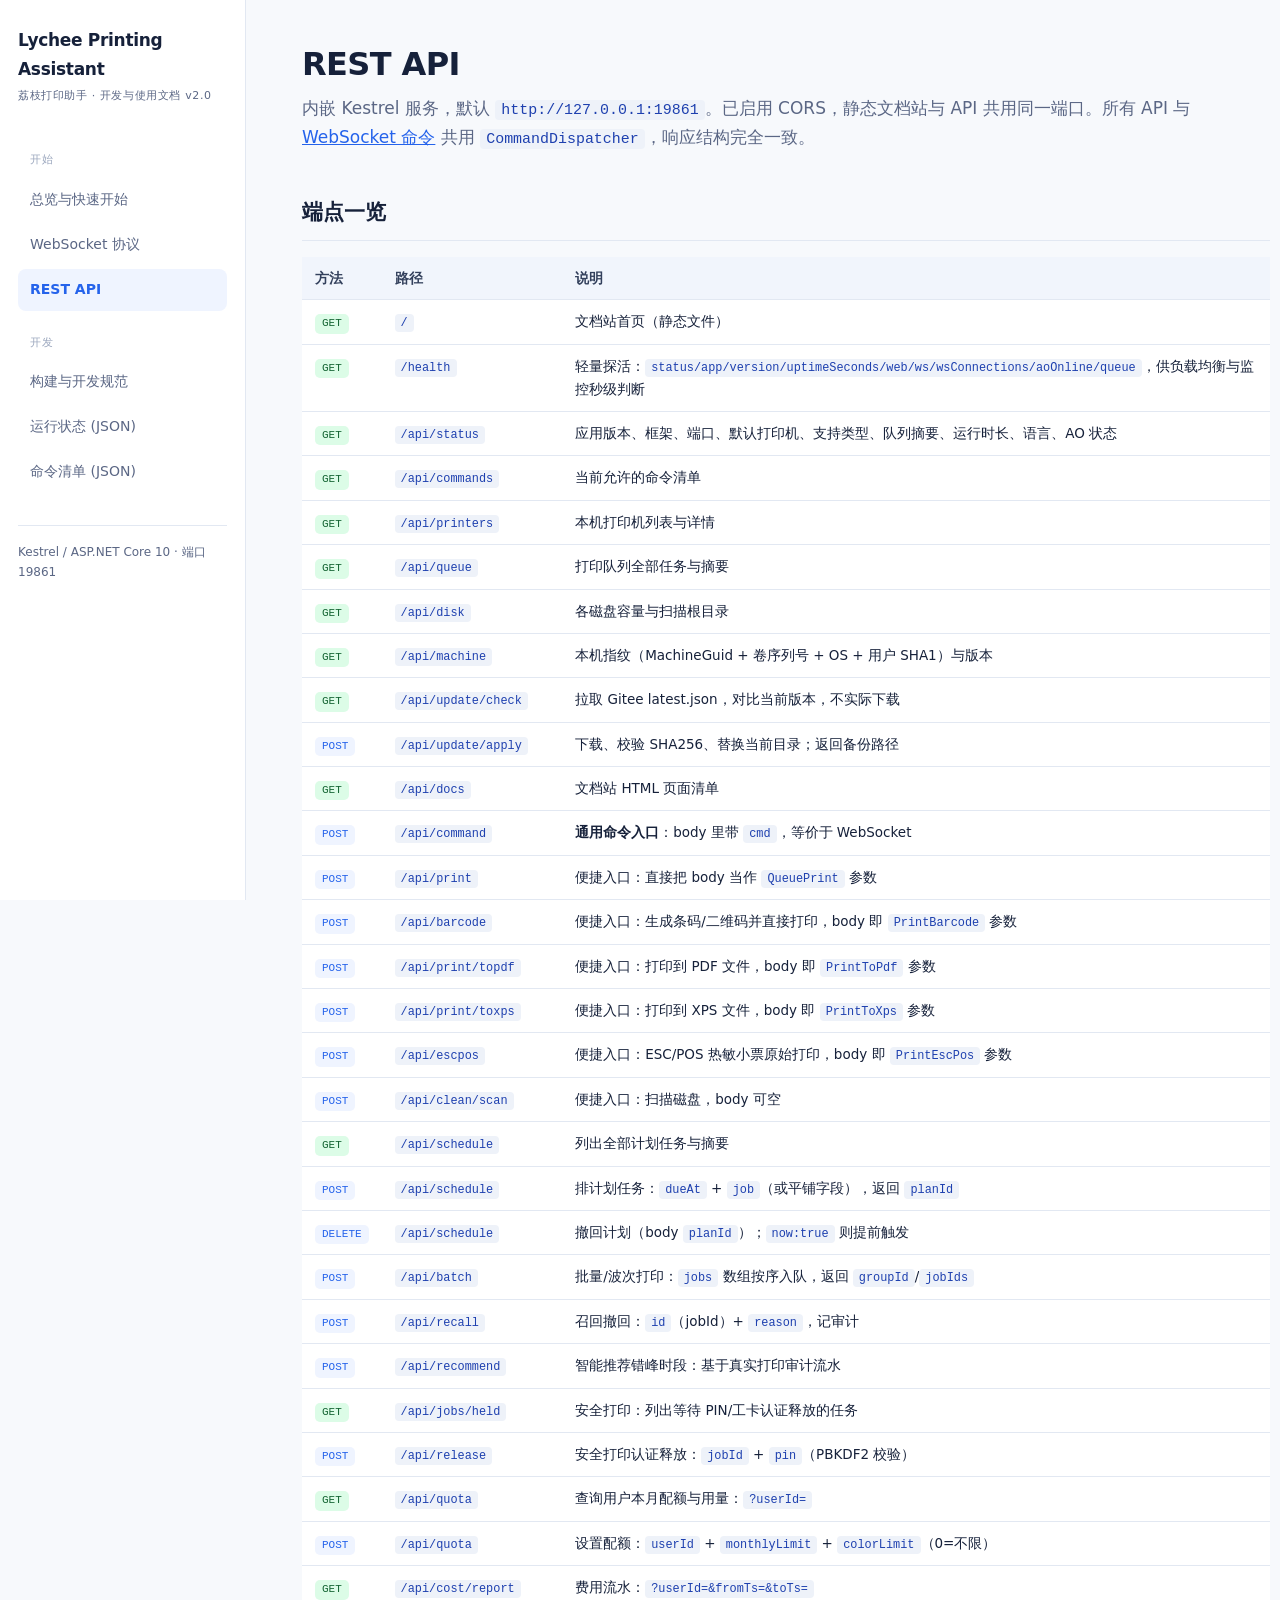
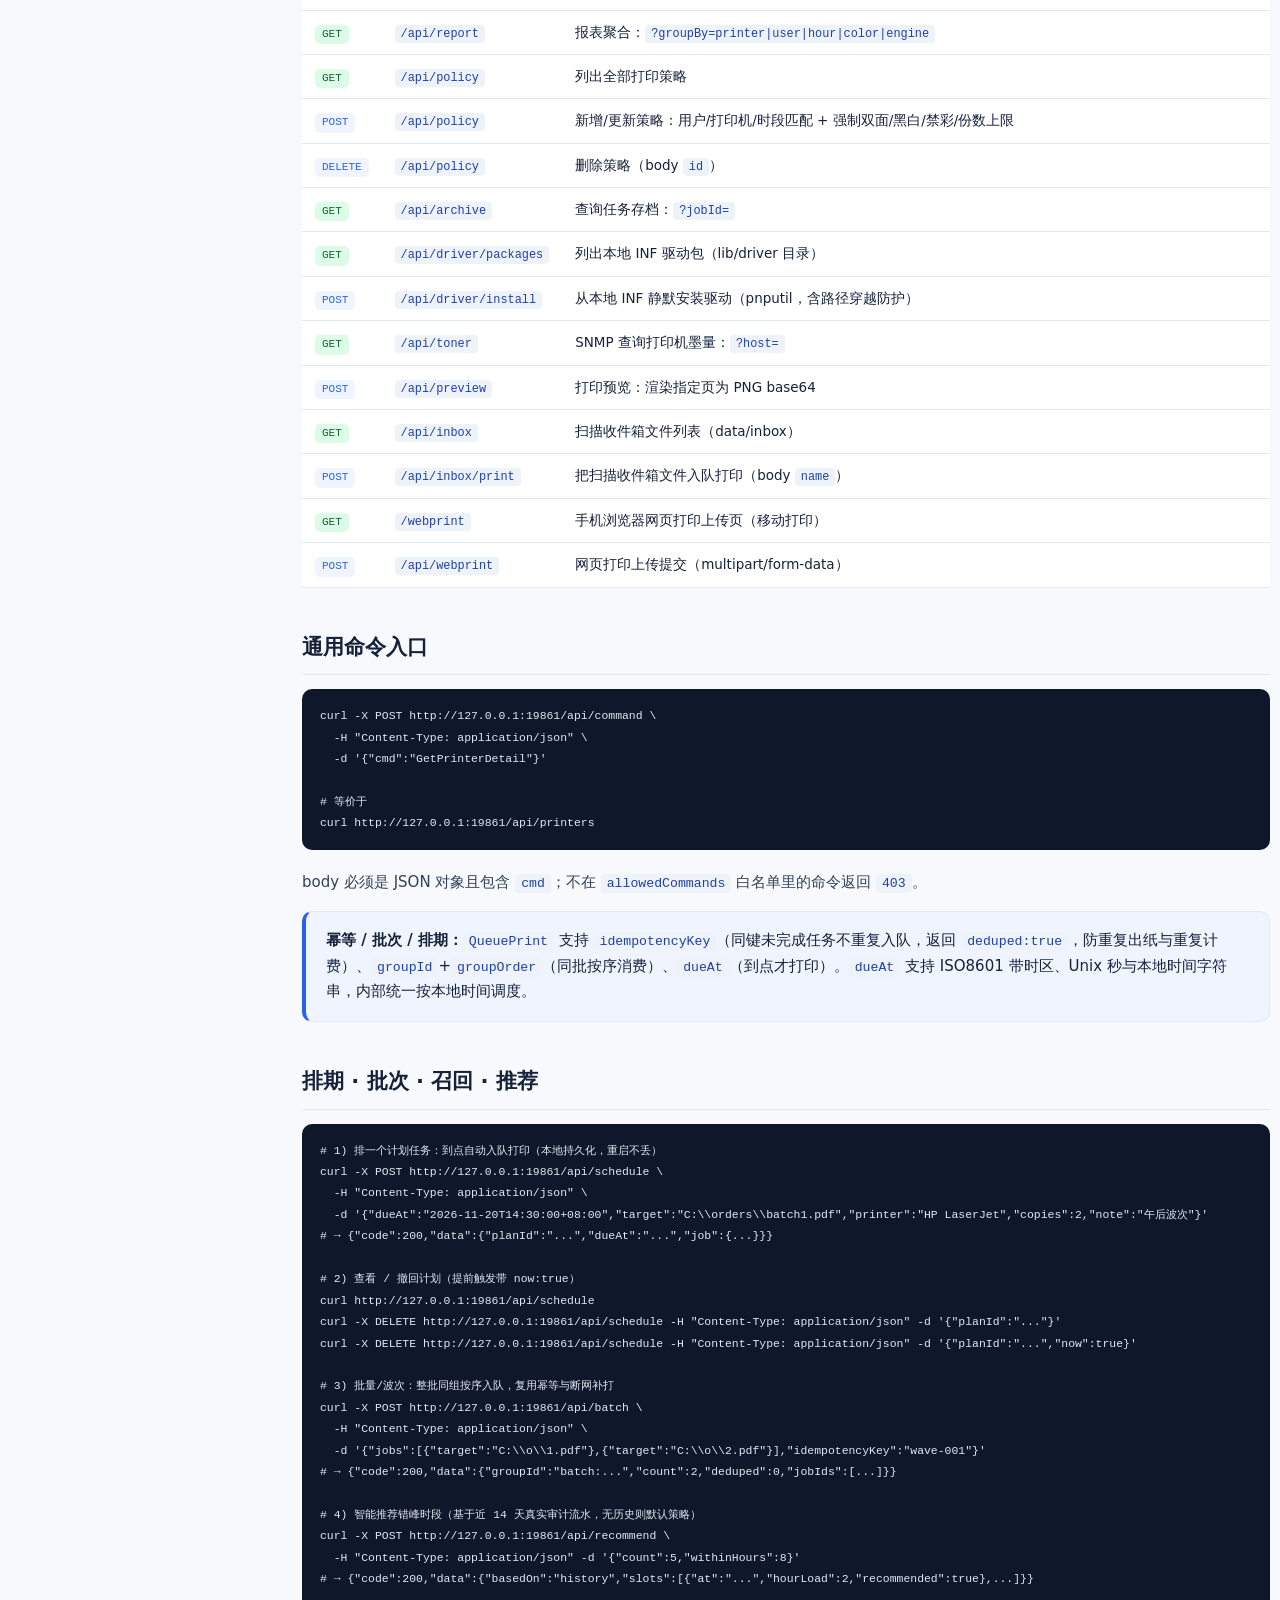
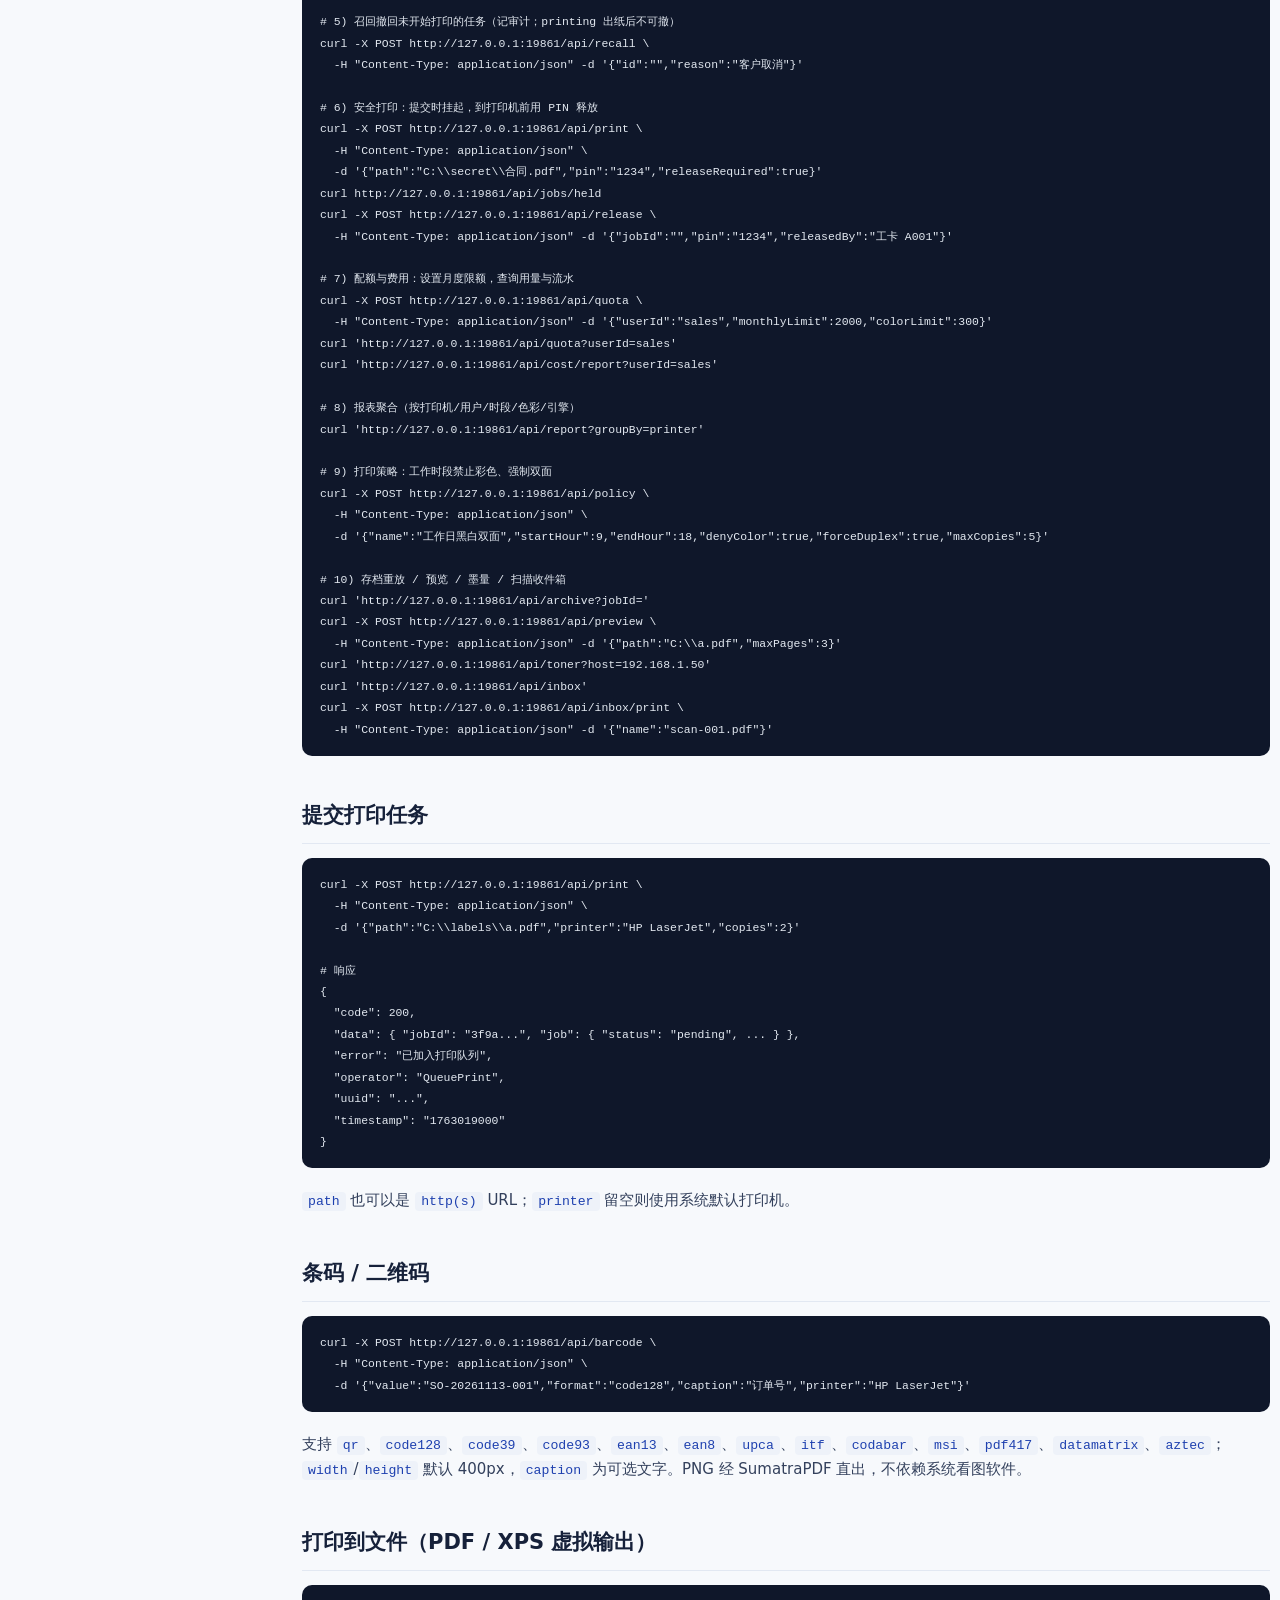
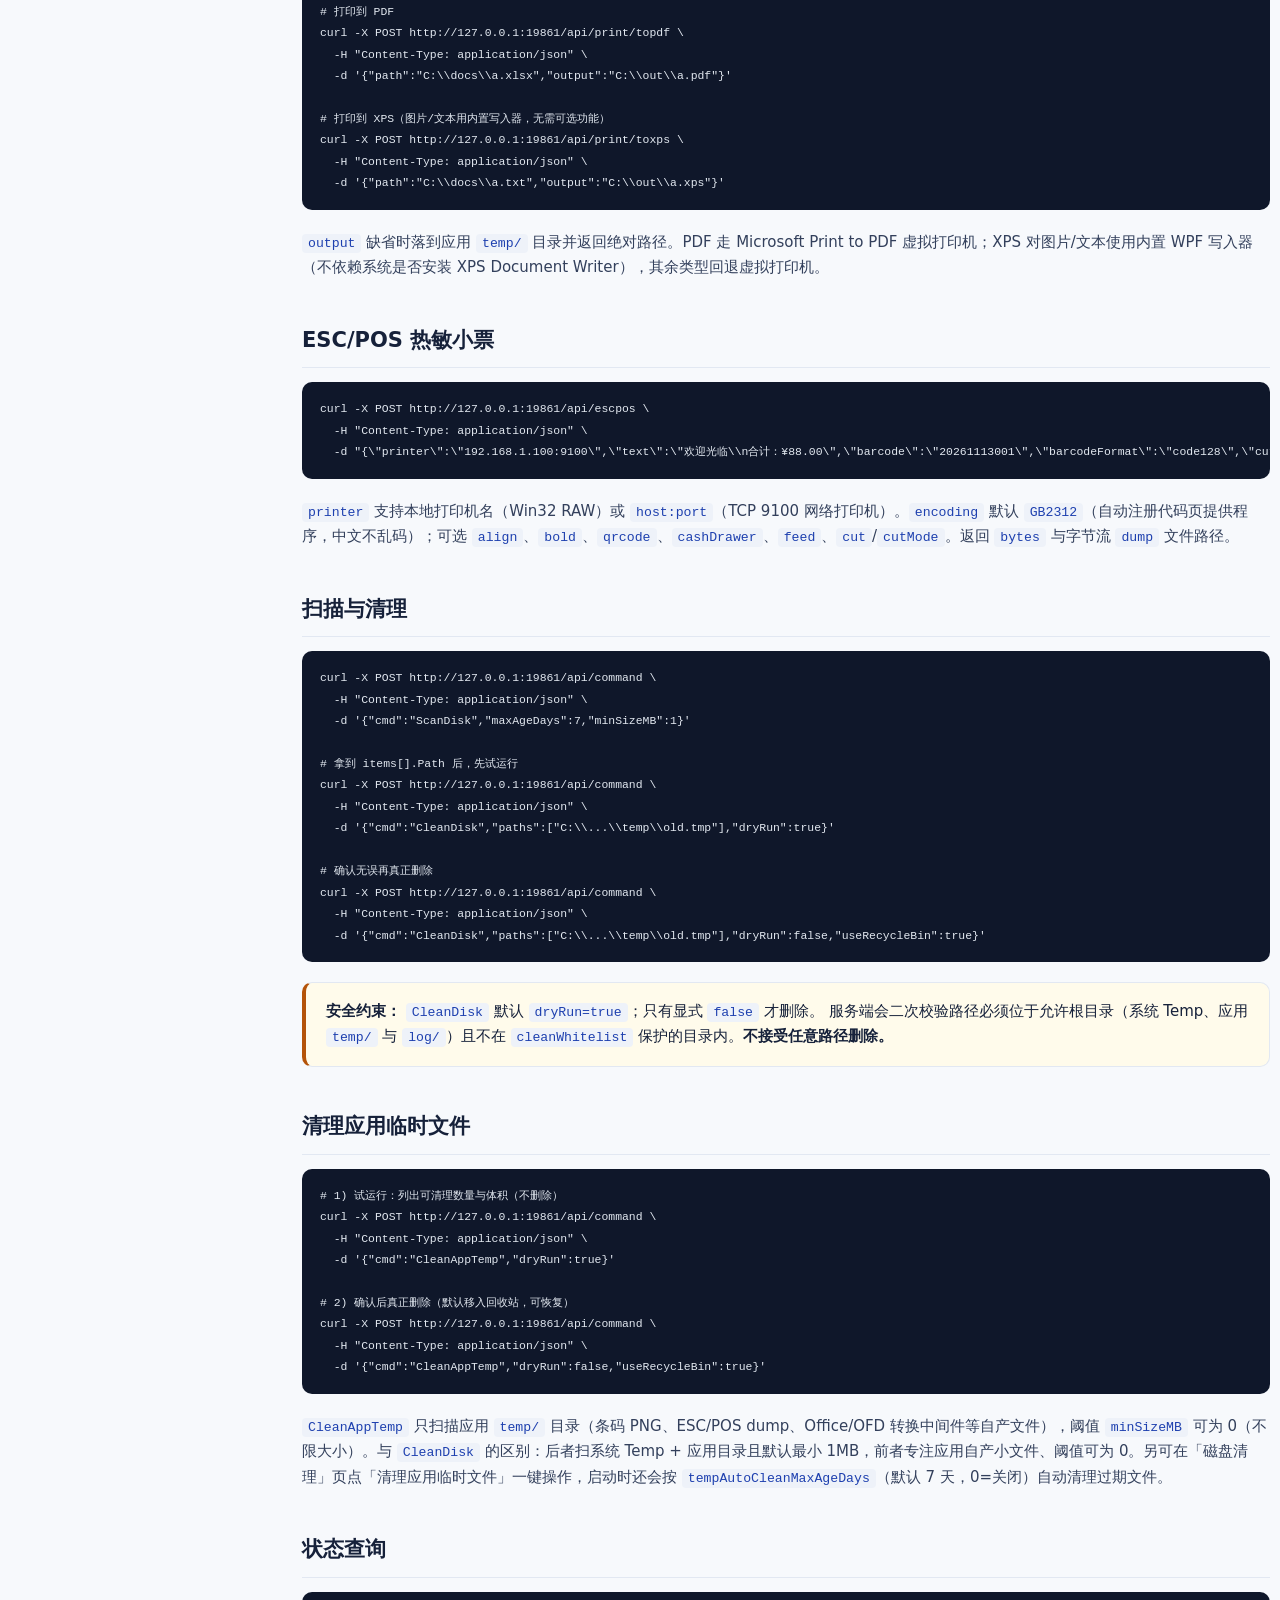
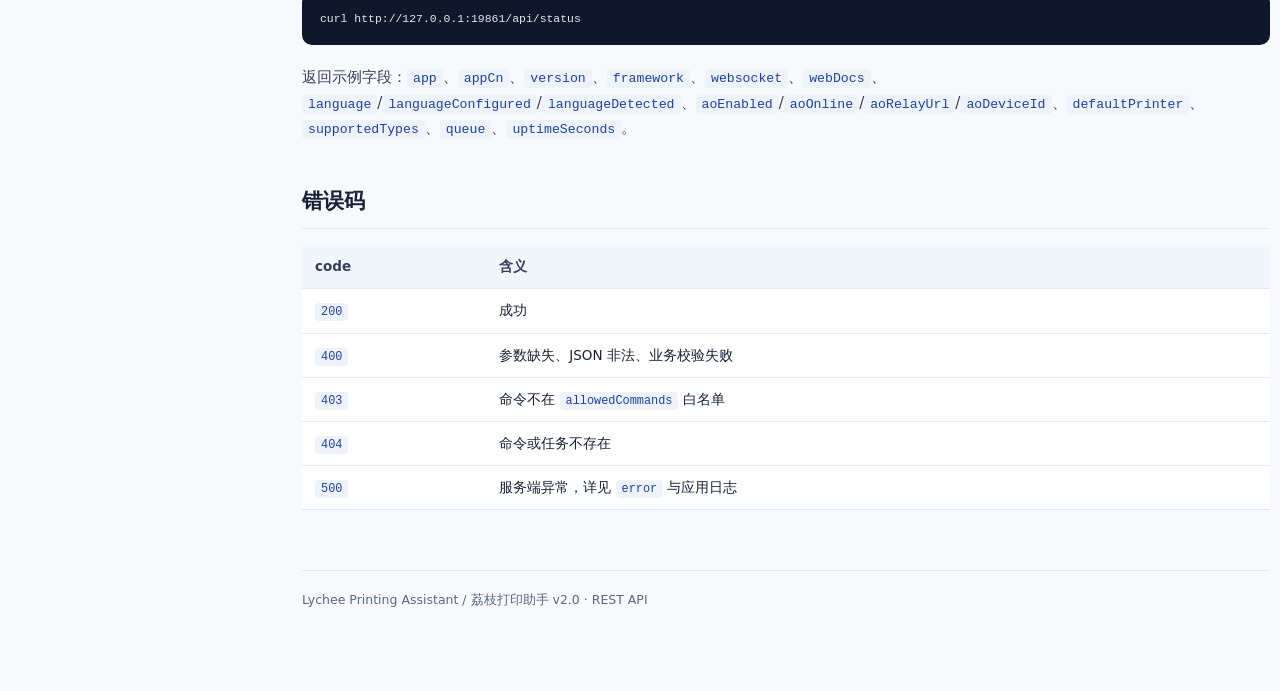
==== commit 10e4a448: "feat: v1.01.011 打印管理套件 — 12 项能力对标 PaperCut/Lodop 核心缺口补齐（63 命令，白名单 46→63）： - 安全打印 Print Release：PIN P" ====
--- a/docs/web/api.html
+++ b/docs/web/api.html
@@ -55,6 +55,24 @@
       <tr><td><span class="badge">POST</span></td><td><code>/api/batch</code></td><td>批量/波次打印：<code>jobs</code> 数组按序入队，返回 <code>groupId</code>/<code>jobIds</code></td></tr>
       <tr><td><span class="badge">POST</span></td><td><code>/api/recall</code></td><td>召回撤回：<code>id</code>（jobId）+ <code>reason</code>，记审计</td></tr>
       <tr><td><span class="badge">POST</span></td><td><code>/api/recommend</code></td><td>智能推荐错峰时段：基于真实打印审计流水</td></tr>
+      <tr><td><span class="badge ok">GET</span></td><td><code>/api/jobs/held</code></td><td>安全打印：列出等待 PIN/工卡认证释放的任务</td></tr>
+      <tr><td><span class="badge">POST</span></td><td><code>/api/release</code></td><td>安全打印认证释放：<code>jobId</code> + <code>pin</code>（PBKDF2 校验）</td></tr>
+      <tr><td><span class="badge ok">GET</span></td><td><code>/api/quota</code></td><td>查询用户本月配额与用量：<code>?userId=</code></td></tr>
+      <tr><td><span class="badge">POST</span></td><td><code>/api/quota</code></td><td>设置配额：<code>userId</code> + <code>monthlyLimit</code> + <code>colorLimit</code>（0=不限）</td></tr>
+      <tr><td><span class="badge ok">GET</span></td><td><code>/api/cost/report</code></td><td>费用流水：<code>?userId=&amp;fromTs=&amp;toTs=</code></td></tr>
+      <tr><td><span class="badge ok">GET</span></td><td><code>/api/report</code></td><td>报表聚合：<code>?groupBy=printer|user|hour|color|engine</code></td></tr>
+      <tr><td><span class="badge ok">GET</span></td><td><code>/api/policy</code></td><td>列出全部打印策略</td></tr>
+      <tr><td><span class="badge">POST</span></td><td><code>/api/policy</code></td><td>新增/更新策略：用户/打印机/时段匹配 + 强制双面/黑白/禁彩/份数上限</td></tr>
+      <tr><td><span class="badge">DELETE</span></td><td><code>/api/policy</code></td><td>删除策略（body <code>id</code>）</td></tr>
+      <tr><td><span class="badge ok">GET</span></td><td><code>/api/archive</code></td><td>查询任务存档：<code>?jobId=</code></td></tr>
+      <tr><td><span class="badge ok">GET</span></td><td><code>/api/driver/packages</code></td><td>列出本地 INF 驱动包（lib/driver 目录）</td></tr>
+      <tr><td><span class="badge">POST</span></td><td><code>/api/driver/install</code></td><td>从本地 INF 静默安装驱动（pnputil，含路径穿越防护）</td></tr>
+      <tr><td><span class="badge ok">GET</span></td><td><code>/api/toner</code></td><td>SNMP 查询打印机墨量：<code>?host=</code></td></tr>
+      <tr><td><span class="badge">POST</span></td><td><code>/api/preview</code></td><td>打印预览：渲染指定页为 PNG base64</td></tr>
+      <tr><td><span class="badge ok">GET</span></td><td><code>/api/inbox</code></td><td>扫描收件箱文件列表（data/inbox）</td></tr>
+      <tr><td><span class="badge">POST</span></td><td><code>/api/inbox/print</code></td><td>把扫描收件箱文件入队打印（body <code>name</code>）</td></tr>
+      <tr><td><span class="badge ok">GET</span></td><td><code>/webprint</code></td><td>手机浏览器网页打印上传页（移动打印）</td></tr>
+      <tr><td><span class="badge">POST</span></td><td><code>/api/webprint</code></td><td>网页打印上传提交（multipart/form-data）</td></tr>
     </tbody>
   </table>
 
@@ -94,7 +112,38 @@
 
 # 5) 召回撤回未开始打印的任务（记审计；printing 出纸后不可撤）
 curl -X POST http://127.0.0.1:19861/api/recall \
-  -H "Content-Type: application/json" -d '{"id":"<jobId>","reason":"客户取消"}'</code></pre>
+  -H "Content-Type: application/json" -d '{"id":"<jobId>","reason":"客户取消"}'
+
+# 6) 安全打印：提交时挂起，到打印机前用 PIN 释放
+curl -X POST http://127.0.0.1:19861/api/print \
+  -H "Content-Type: application/json" \
+  -d '{"path":"C:\\secret\\合同.pdf","pin":"1234","releaseRequired":true}'
+curl http://127.0.0.1:19861/api/jobs/held
+curl -X POST http://127.0.0.1:19861/api/release \
+  -H "Content-Type: application/json" -d '{"jobId":"<jobId>","pin":"1234","releasedBy":"工卡 A001"}'
+
+# 7) 配额与费用：设置月度限额，查询用量与流水
+curl -X POST http://127.0.0.1:19861/api/quota \
+  -H "Content-Type: application/json" -d '{"userId":"sales","monthlyLimit":2000,"colorLimit":300}'
+curl 'http://127.0.0.1:19861/api/quota?userId=sales'
+curl 'http://127.0.0.1:19861/api/cost/report?userId=sales'
+
+# 8) 报表聚合（按打印机/用户/时段/色彩/引擎）
+curl 'http://127.0.0.1:19861/api/report?groupBy=printer'
+
+# 9) 打印策略：工作时段禁止彩色、强制双面
+curl -X POST http://127.0.0.1:19861/api/policy \
+  -H "Content-Type: application/json" \
+  -d '{"name":"工作日黑白双面","startHour":9,"endHour":18,"denyColor":true,"forceDuplex":true,"maxCopies":5}'
+
+# 10) 存档重放 / 预览 / 墨量 / 扫描收件箱
+curl 'http://127.0.0.1:19861/api/archive?jobId=<jobId>'
+curl -X POST http://127.0.0.1:19861/api/preview \
+  -H "Content-Type: application/json" -d '{"path":"C:\\a.pdf","maxPages":3}'
+curl 'http://127.0.0.1:19861/api/toner?host=192.168.1.50'
+curl 'http://127.0.0.1:19861/api/inbox'
+curl -X POST http://127.0.0.1:19861/api/inbox/print \
+  -H "Content-Type: application/json" -d '{"name":"scan-001.pdf"}'</code></pre>
 
   <h2>提交打印任务</h2>
   <pre><code>curl -X POST http://127.0.0.1:19861/api/print \
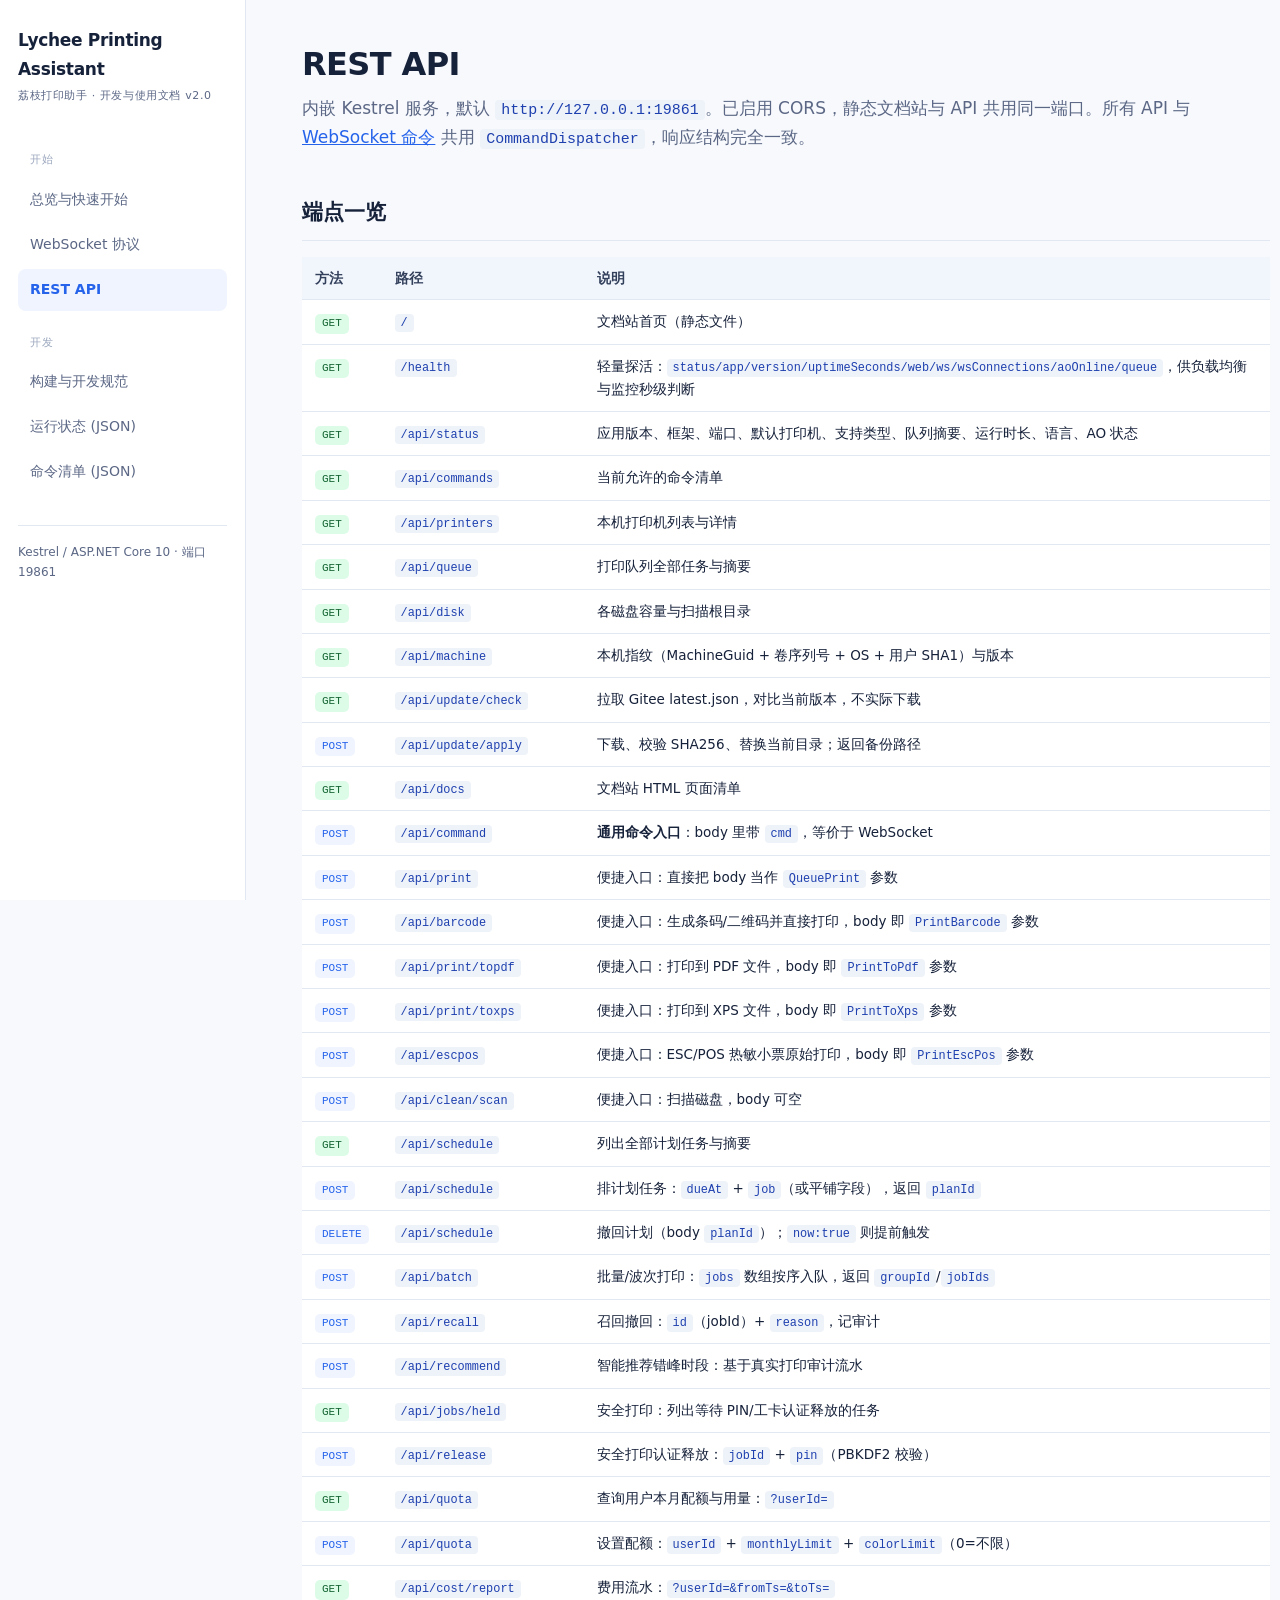
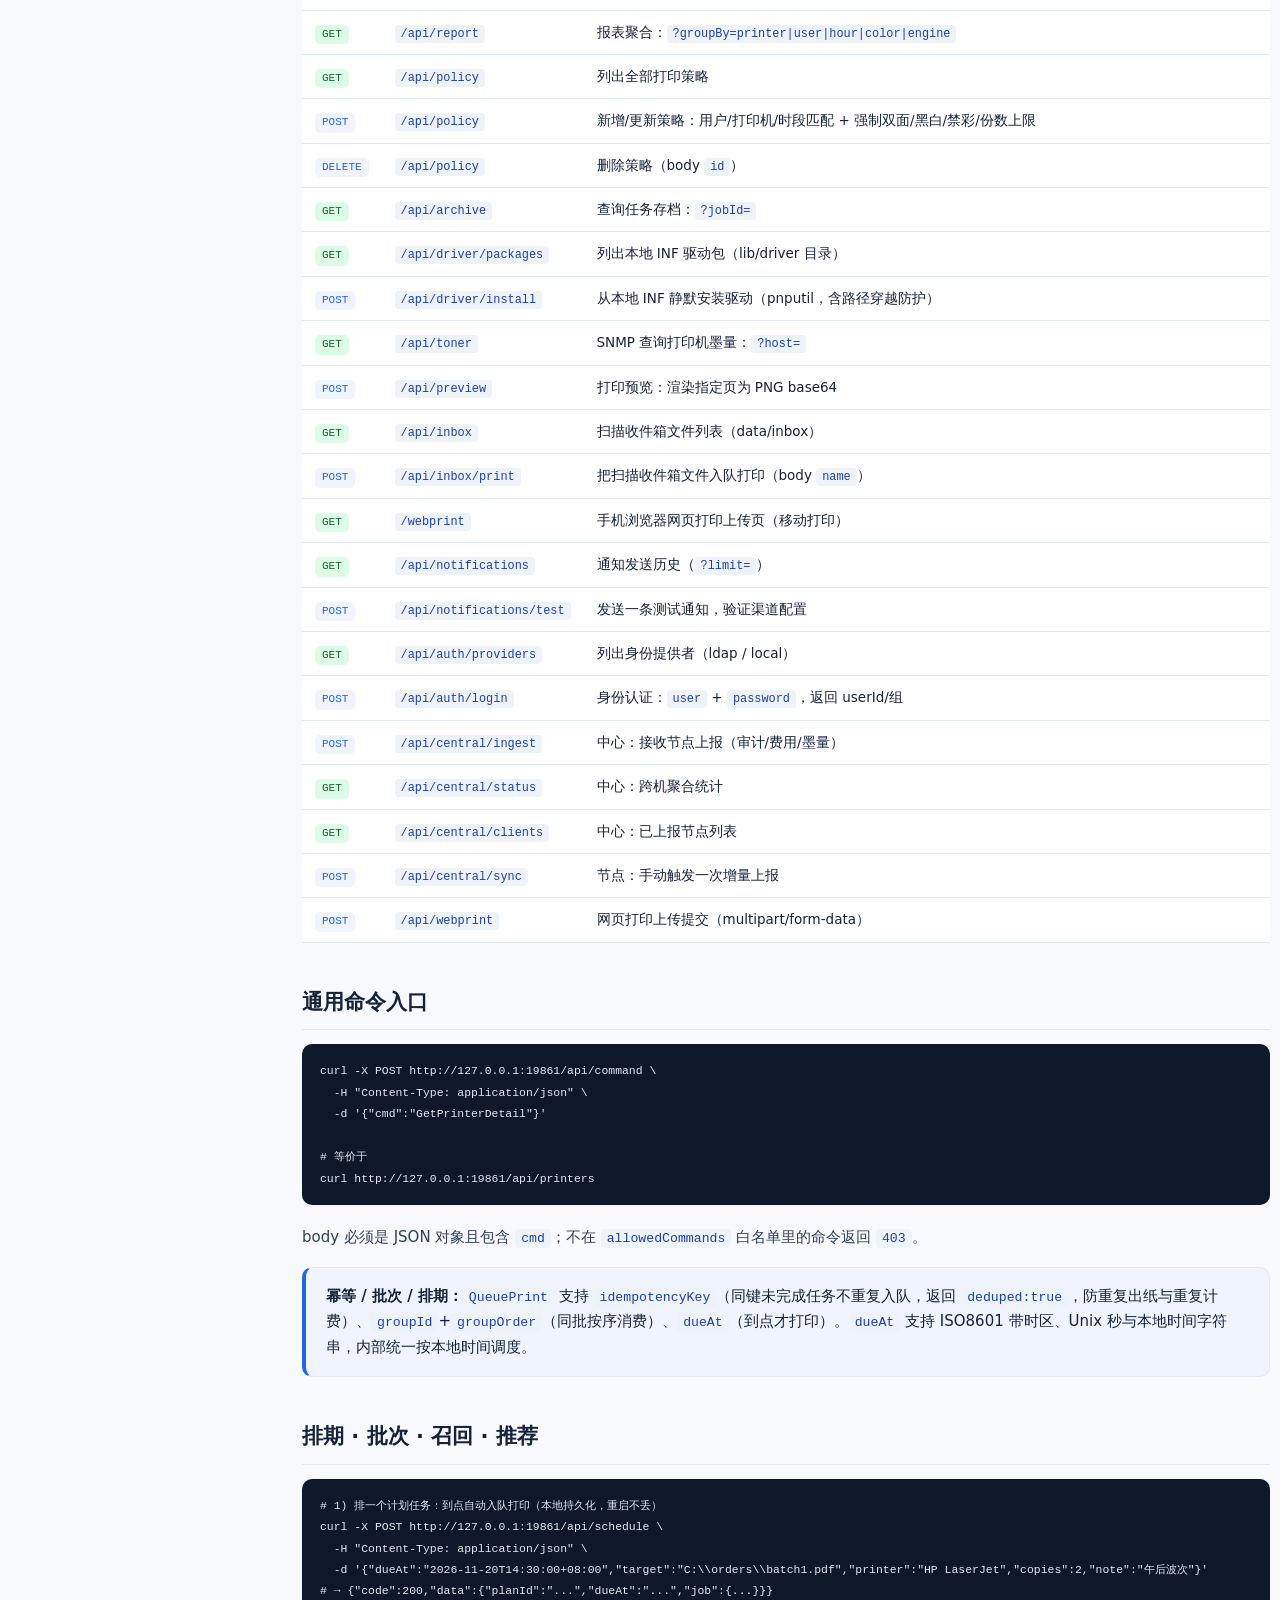
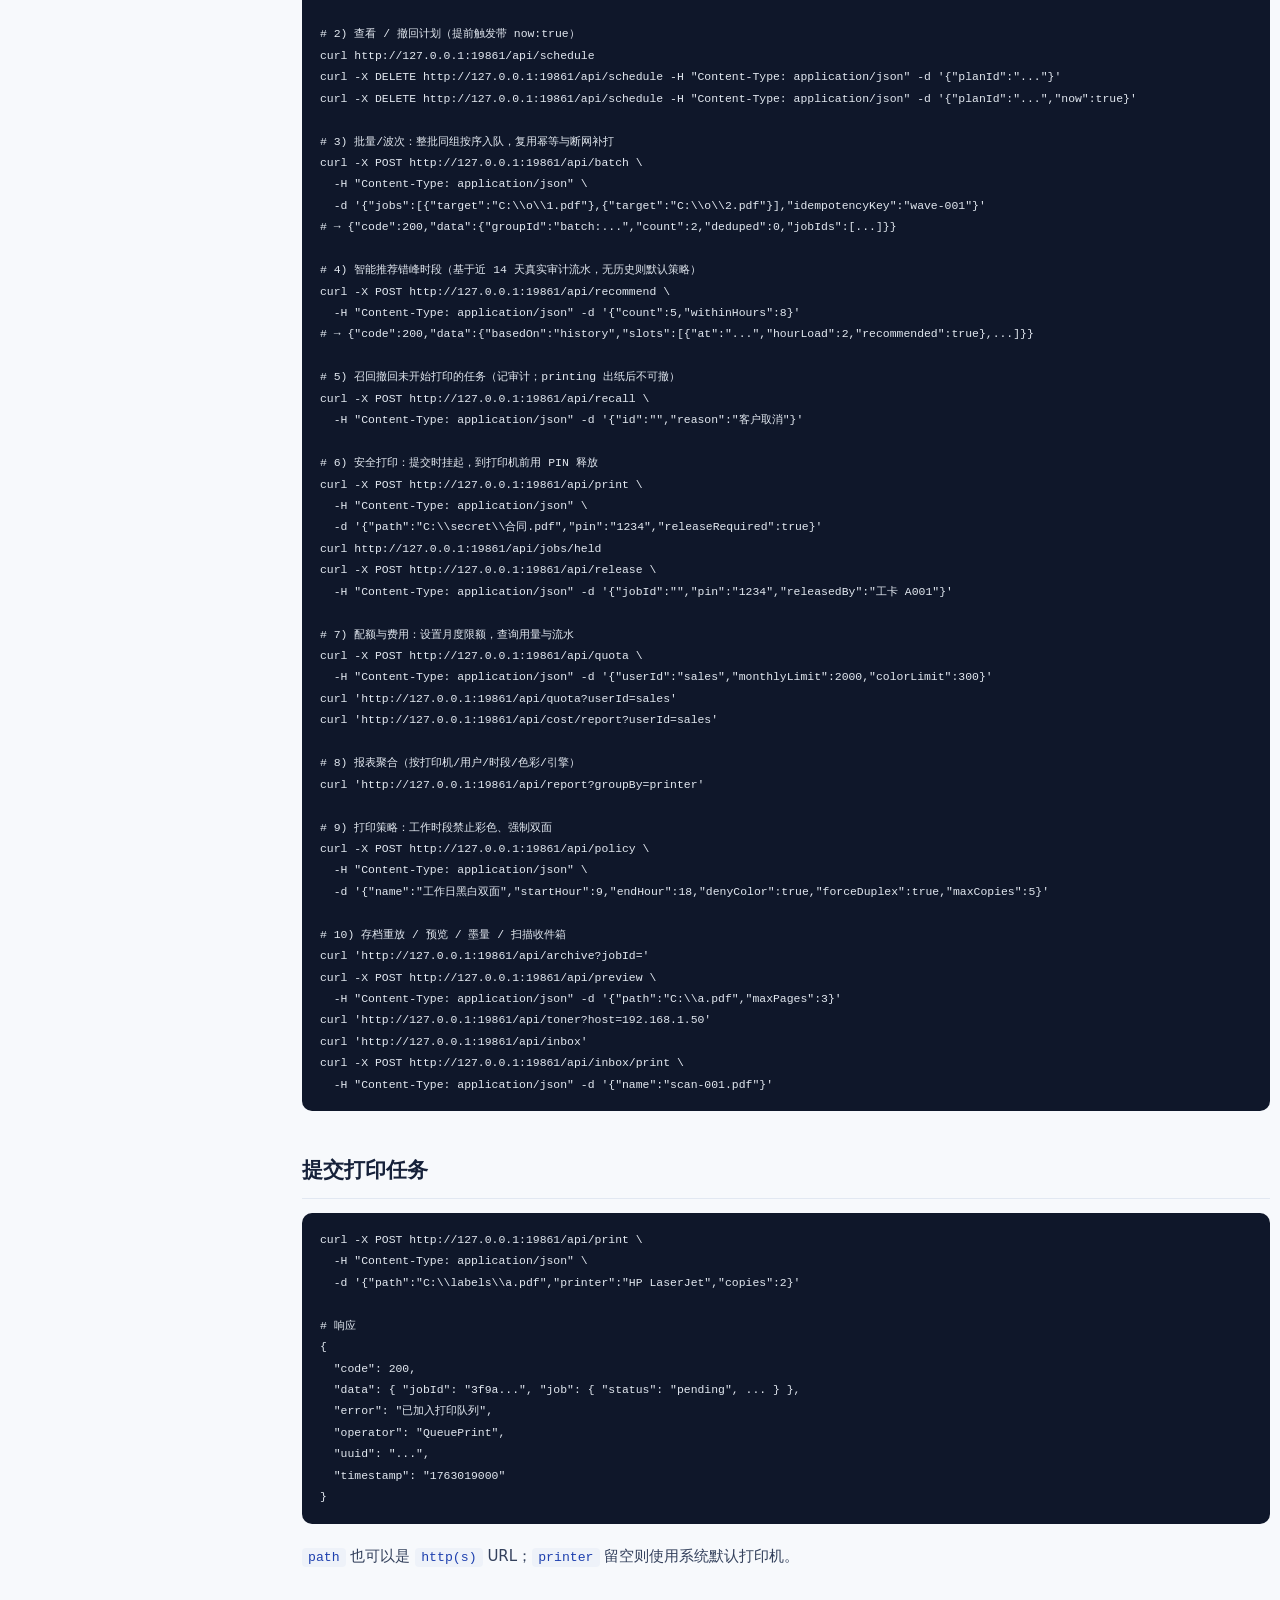
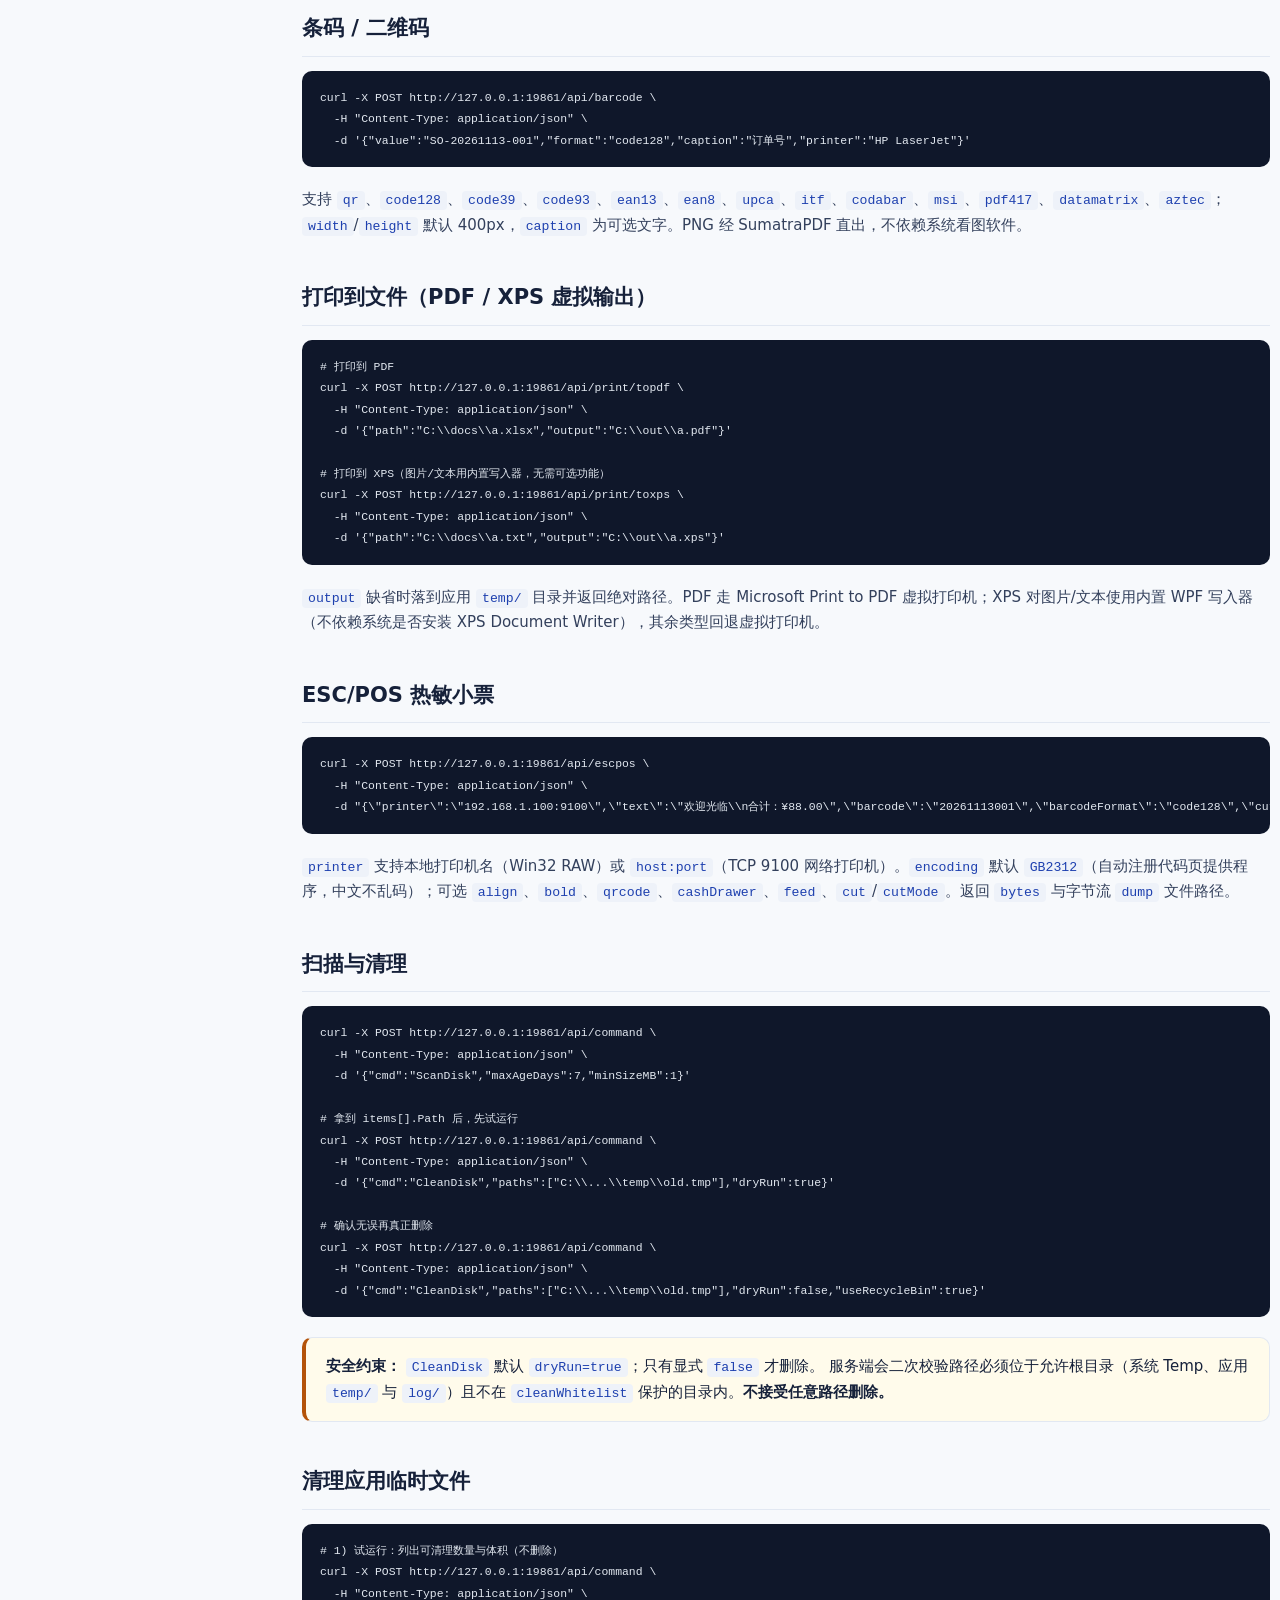
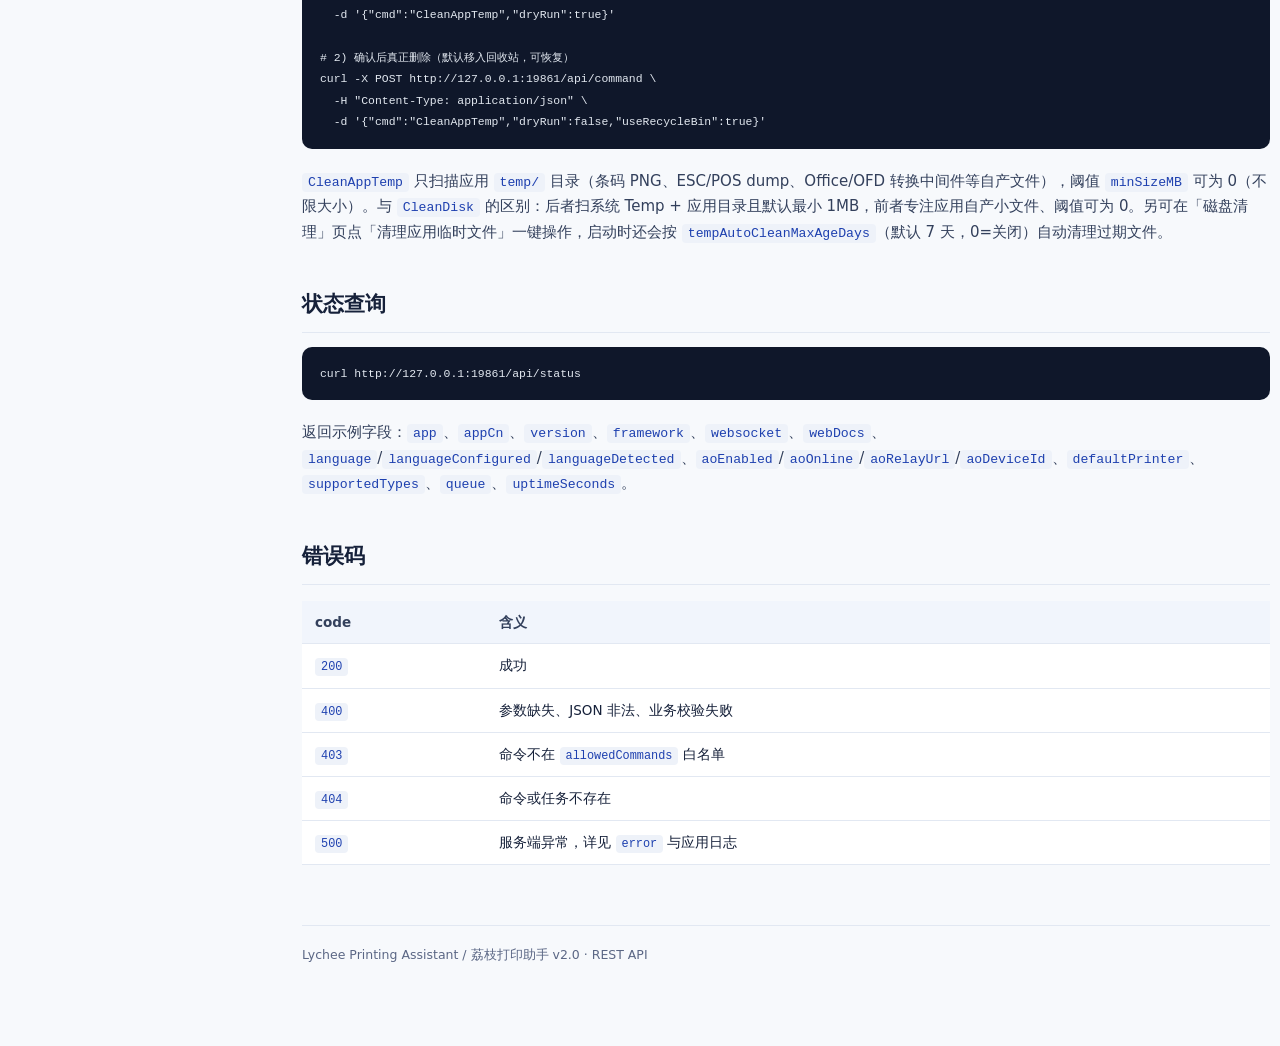
==== commit 4a229cbd: "feat: v1.01.012 三阶段全量补齐 — 真实性/产品化/架构级 P0 真实性修复： - PageCountService：PDF iTextSharp 精确解析 + 字节扫描兜底，页码范围" ====
--- a/docs/web/api.html
+++ b/docs/web/api.html
@@ -72,6 +72,14 @@
       <tr><td><span class="badge ok">GET</span></td><td><code>/api/inbox</code></td><td>扫描收件箱文件列表（data/inbox）</td></tr>
       <tr><td><span class="badge">POST</span></td><td><code>/api/inbox/print</code></td><td>把扫描收件箱文件入队打印（body <code>name</code>）</td></tr>
       <tr><td><span class="badge ok">GET</span></td><td><code>/webprint</code></td><td>手机浏览器网页打印上传页（移动打印）</td></tr>
+      <tr><td><span class="badge ok">GET</span></td><td><code>/api/notifications</code></td><td>通知发送历史（<code>?limit=</code>）</td></tr>
+      <tr><td><span class="badge">POST</span></td><td><code>/api/notifications/test</code></td><td>发送一条测试通知，验证渠道配置</td></tr>
+      <tr><td><span class="badge ok">GET</span></td><td><code>/api/auth/providers</code></td><td>列出身份提供者（ldap / local）</td></tr>
+      <tr><td><span class="badge">POST</span></td><td><code>/api/auth/login</code></td><td>身份认证：<code>user</code> + <code>password</code>，返回 userId/组</td></tr>
+      <tr><td><span class="badge">POST</span></td><td><code>/api/central/ingest</code></td><td>中心：接收节点上报（审计/费用/墨量）</td></tr>
+      <tr><td><span class="badge ok">GET</span></td><td><code>/api/central/status</code></td><td>中心：跨机聚合统计</td></tr>
+      <tr><td><span class="badge ok">GET</span></td><td><code>/api/central/clients</code></td><td>中心：已上报节点列表</td></tr>
+      <tr><td><span class="badge">POST</span></td><td><code>/api/central/sync</code></td><td>节点：手动触发一次增量上报</td></tr>
       <tr><td><span class="badge">POST</span></td><td><code>/api/webprint</code></td><td>网页打印上传提交（multipart/form-data）</td></tr>
     </tbody>
   </table>
